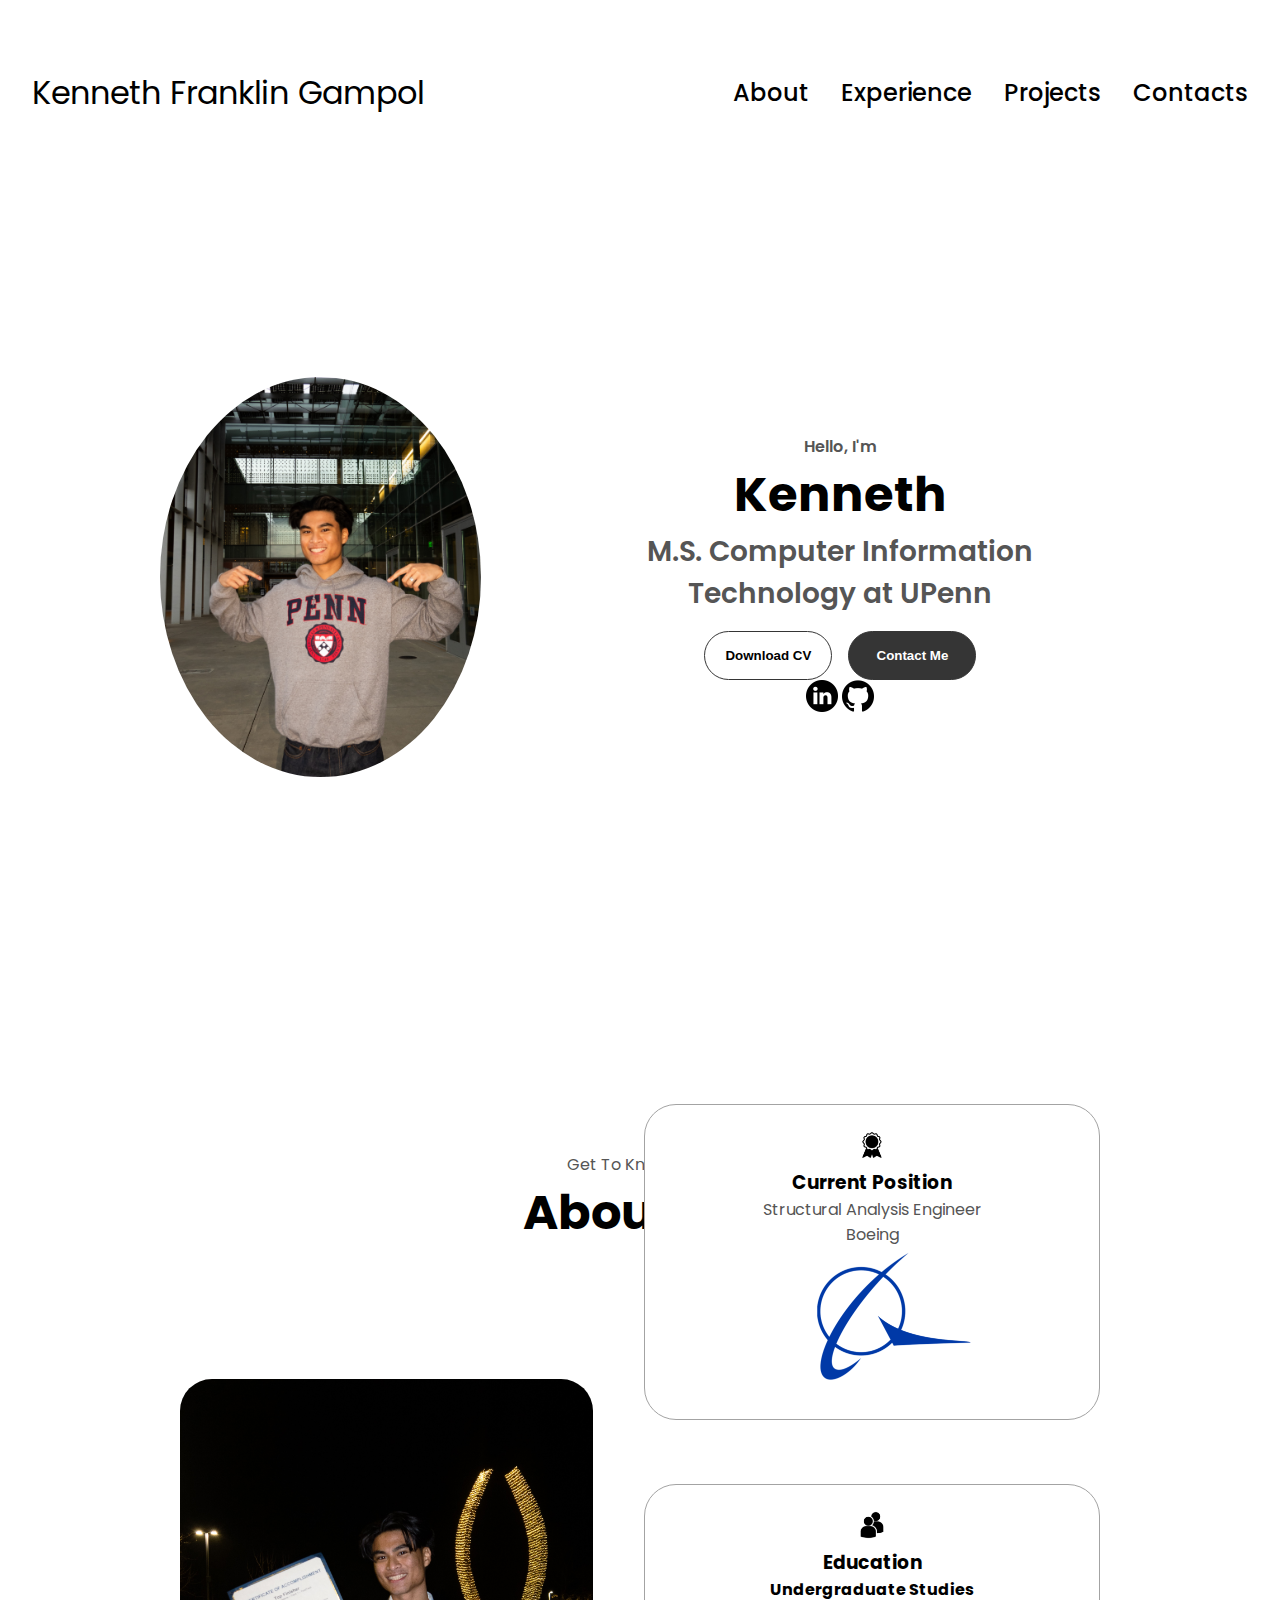
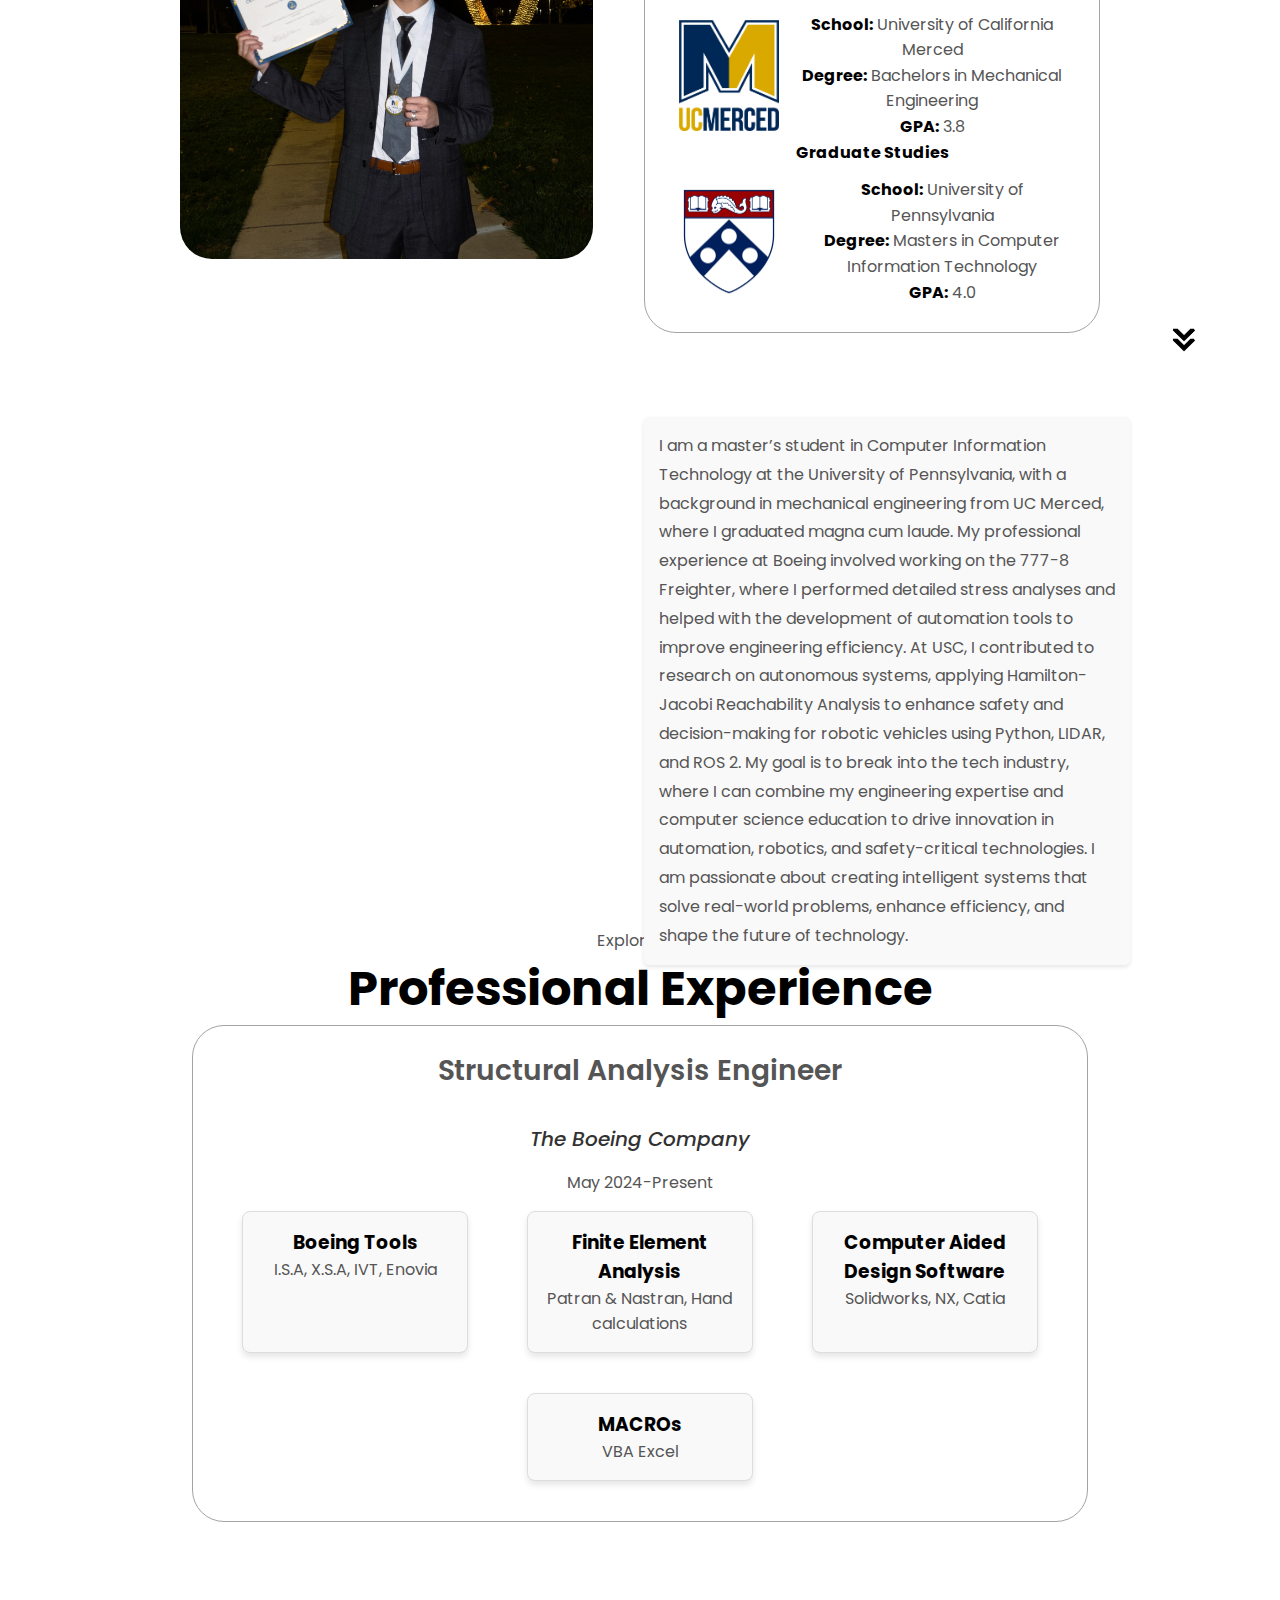
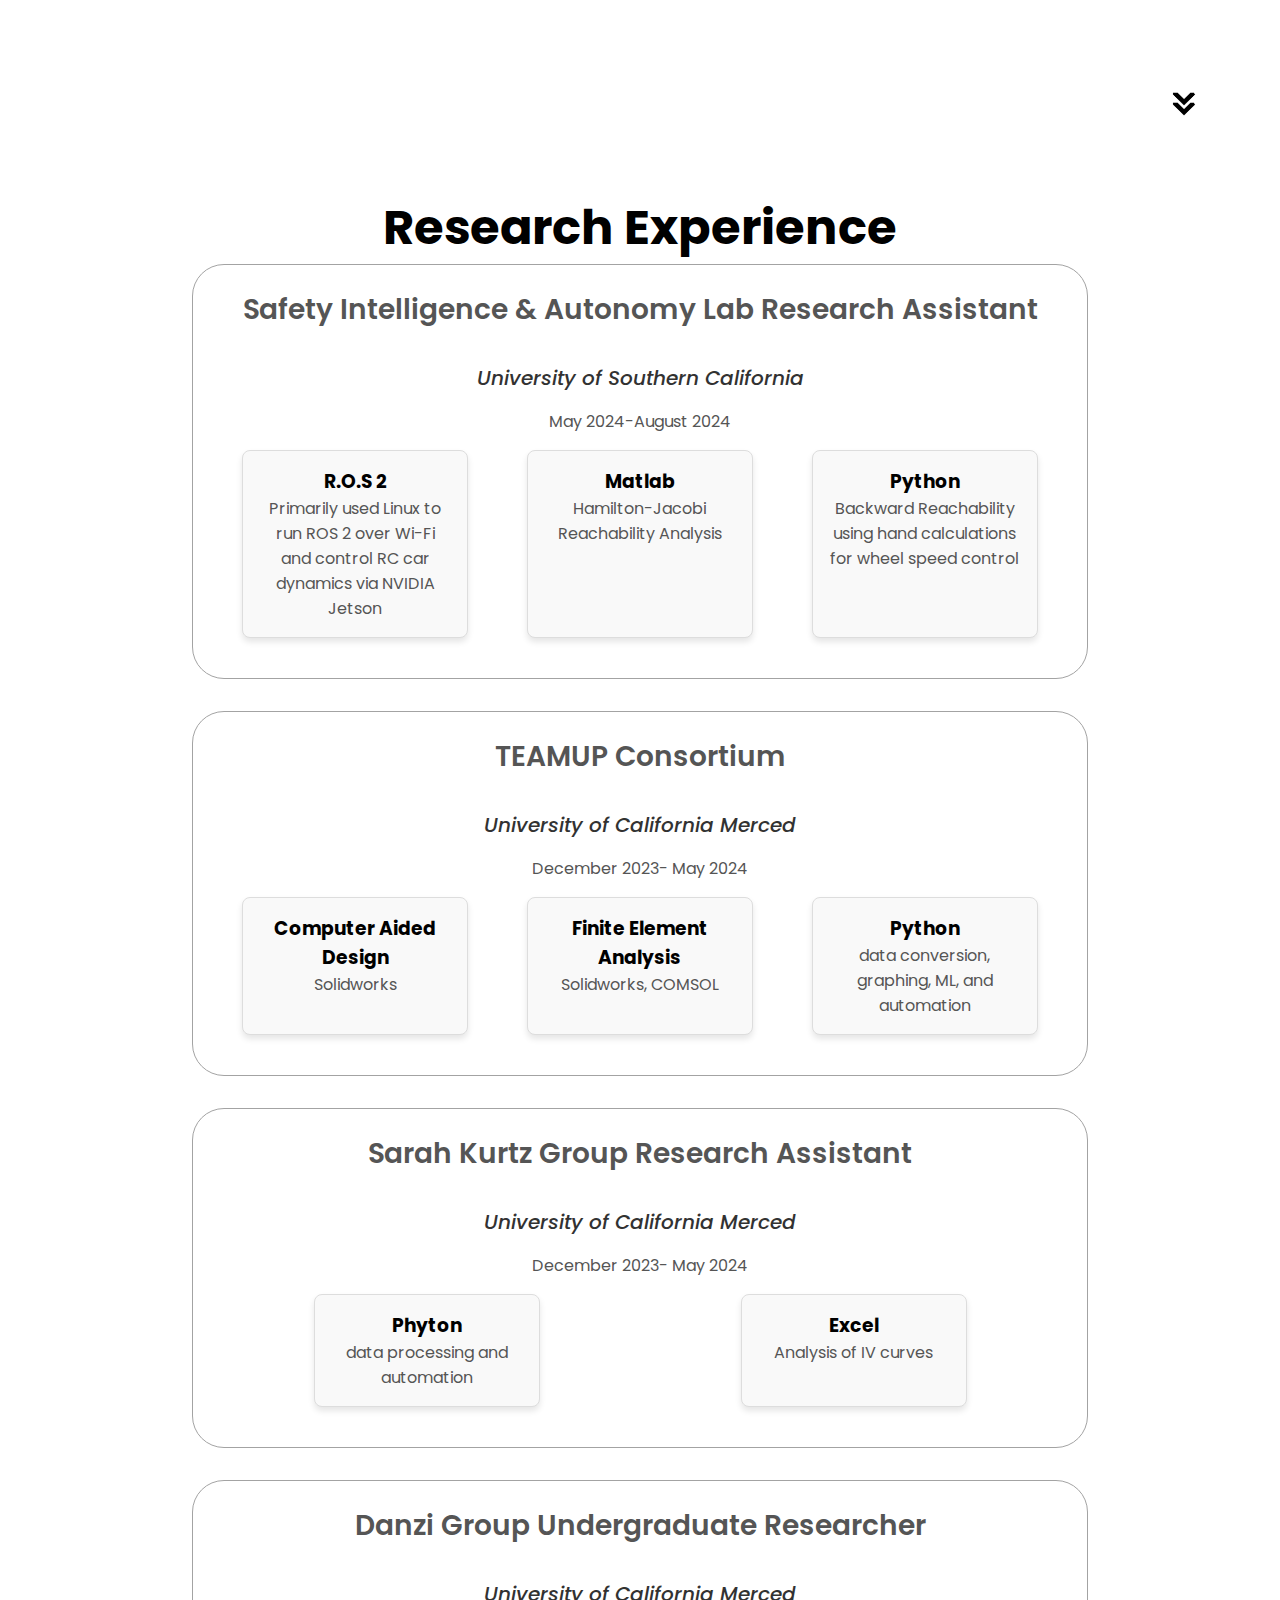
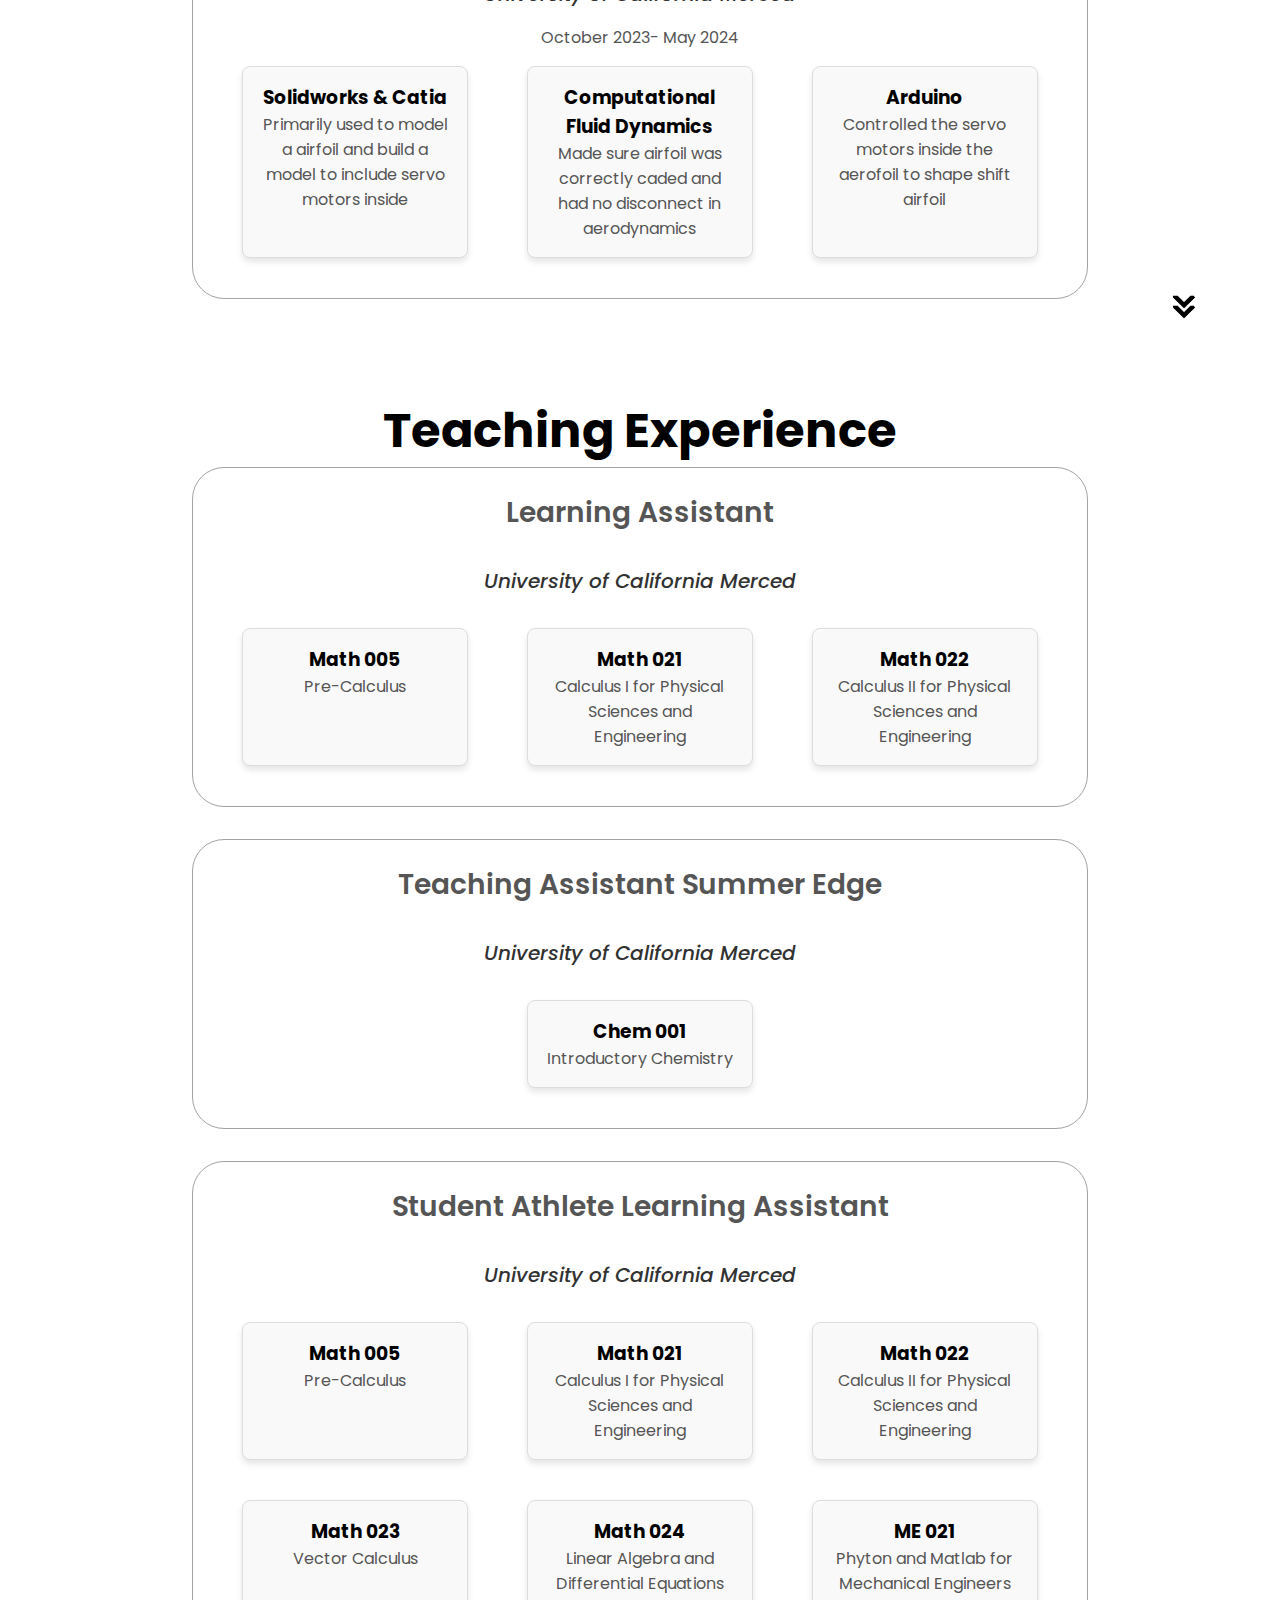
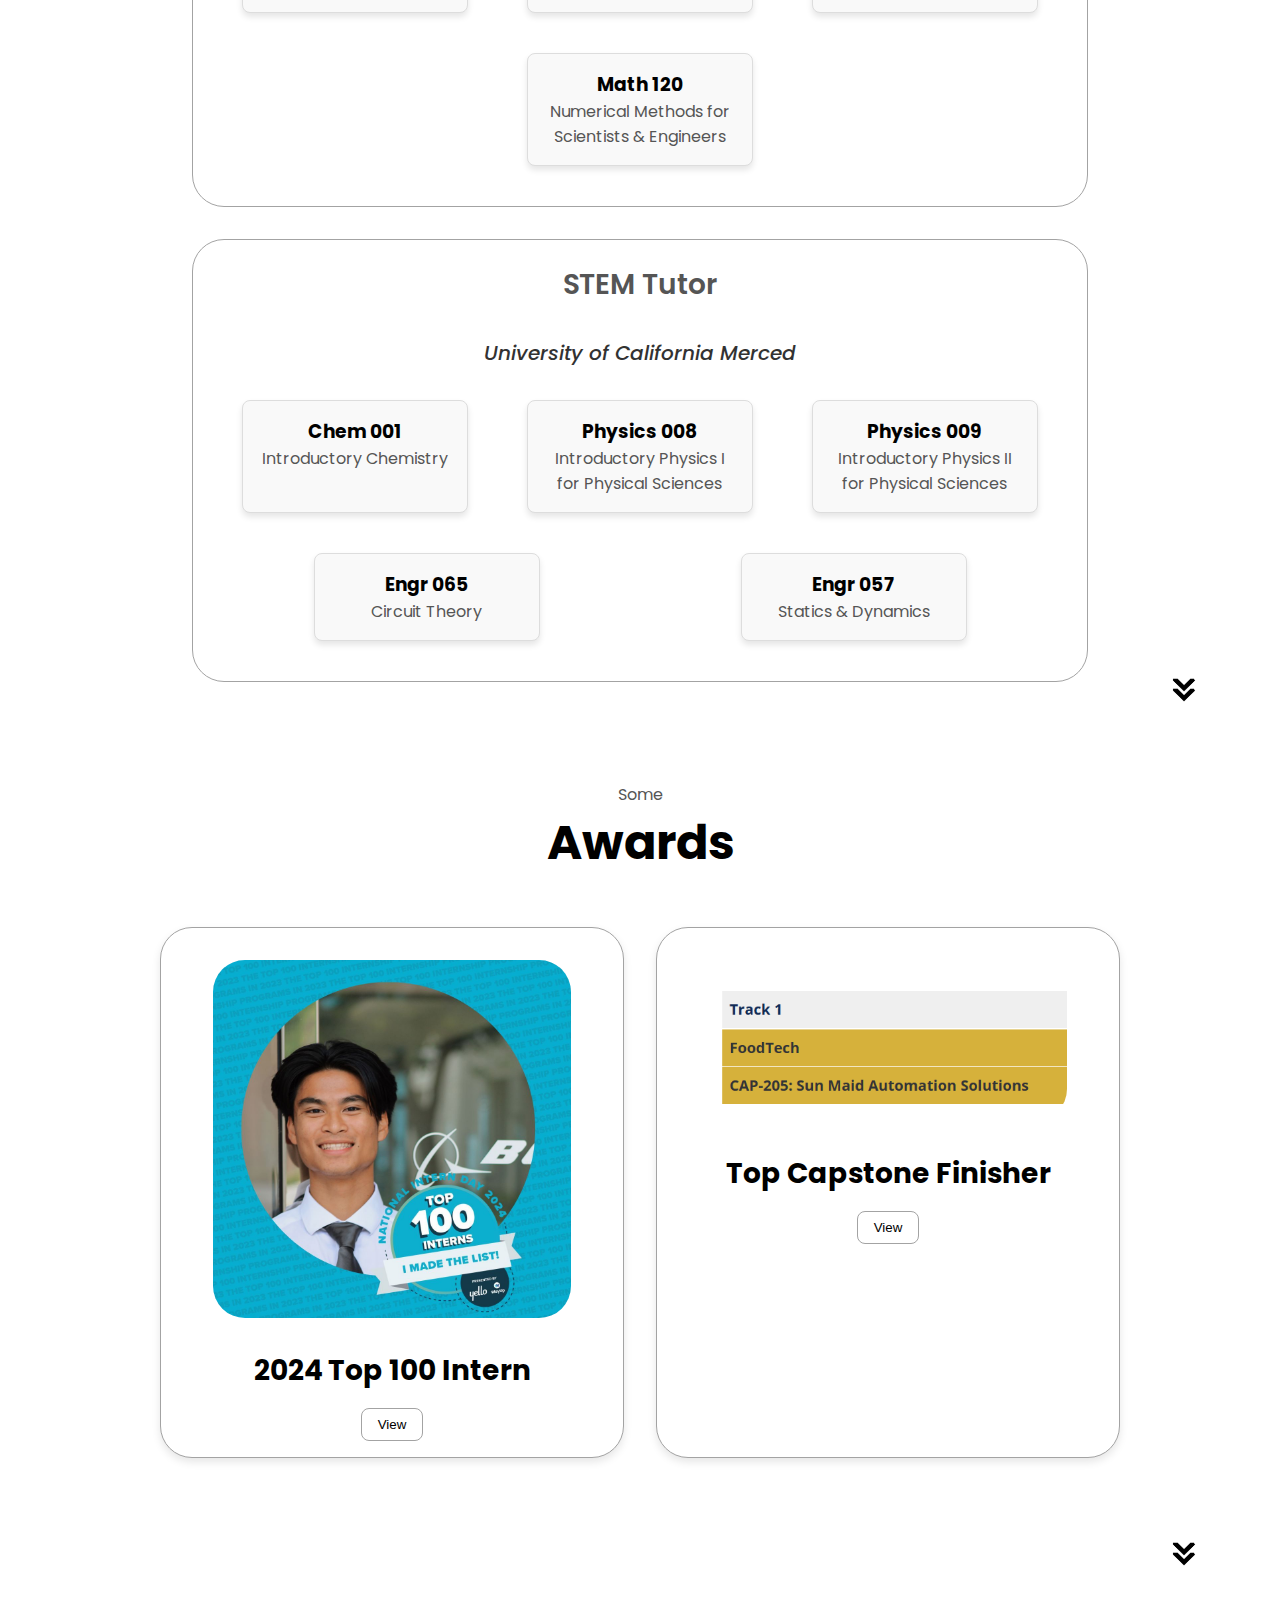
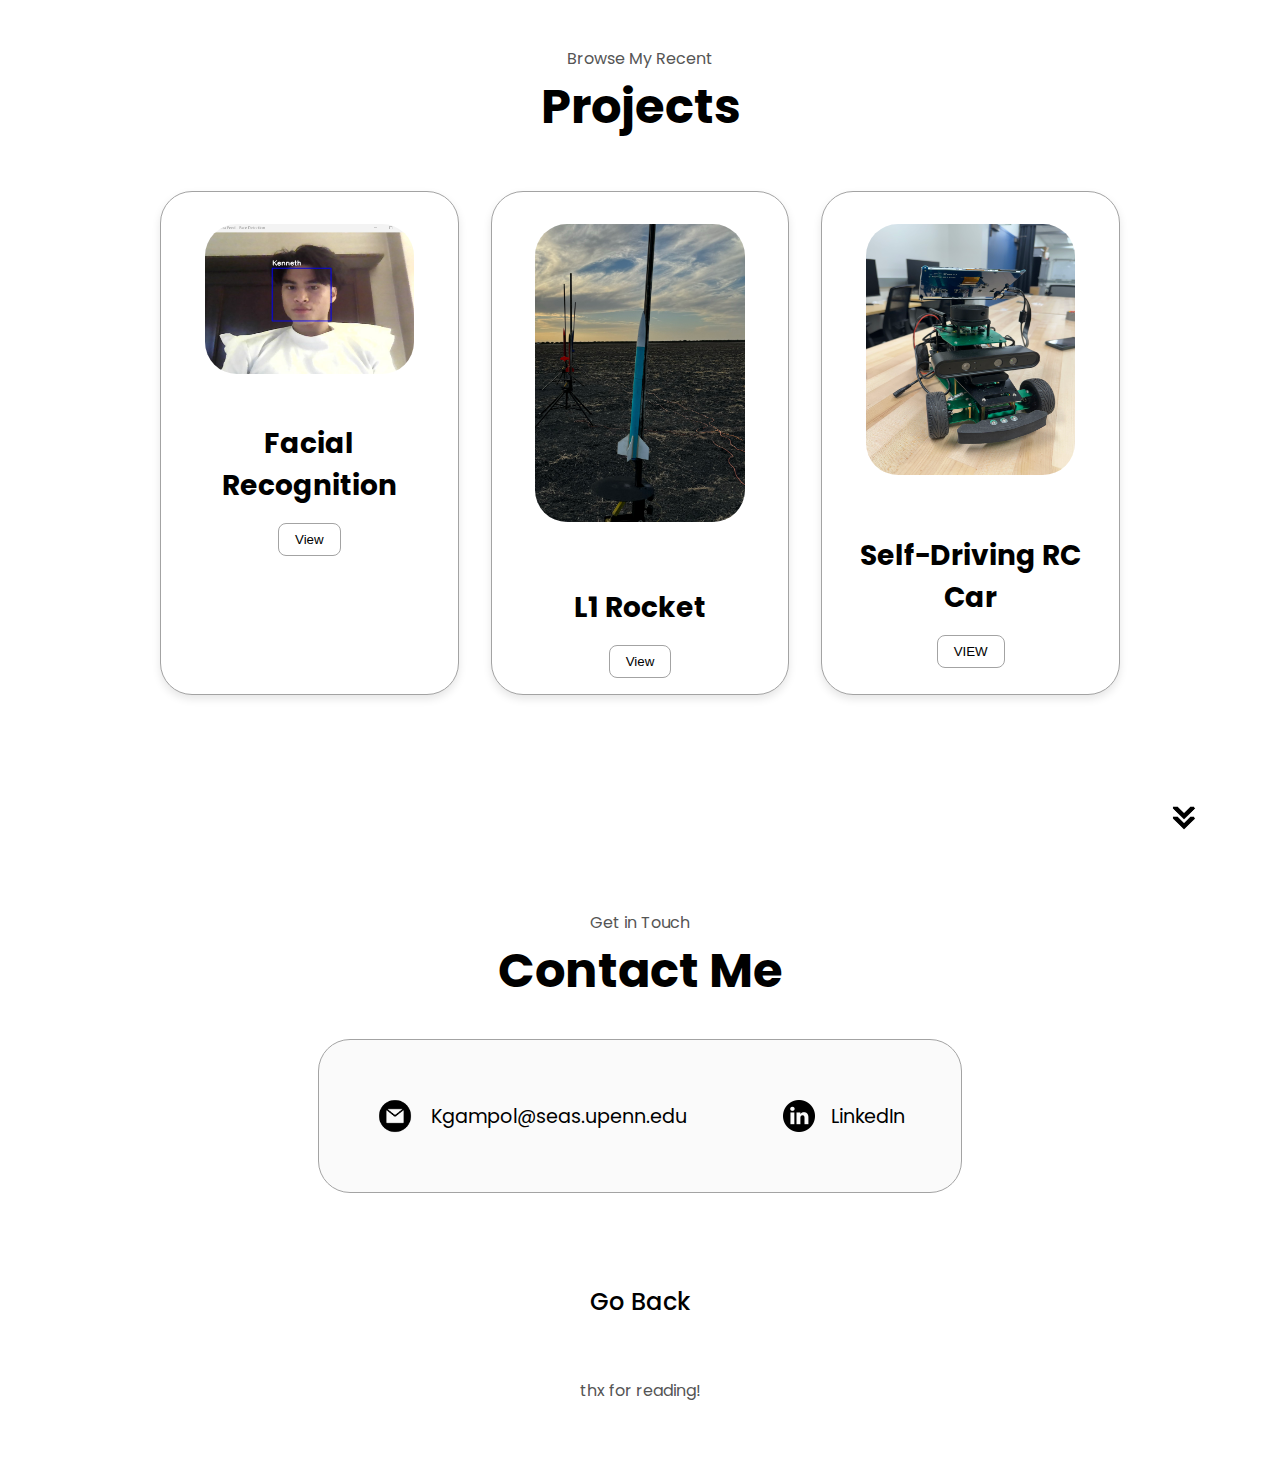
==== index.html @ 62dd103d "clone" ====
<!DOCTYPE html>
<html lang="en">
<head>
    <meta charset="UTF-8">
    <meta http-equiv="X-UA-Compatible" content="IE=edge" />
    <meta name="viewport" content="width=device-width, initial-scale=1.0">
    <title>My Portfolio</title>
    <link rel="stylesheet" href="style.css">
    <link rel="stylesheet" href="mediaqueries.css">
</head>
<body>
    <nav id="desktop-nav">
        <div class="logo">Kenneth Franklin Gampol</div>
        <div>
            <ul class="nav-links">
                <li><a href="#about">About</a></li>
                <li class="dropdown">
                    <a href="#experience">Experience</a>
                    <ul class="dropdown-menu">
                        <li><a href="#experience">Professional</a></li>
                        <li><a href="#research">Research</a></li>
                        <li><a href="#teaching">Teaching</a></li>
                        <li><a href="#awards">Awards</a></li>
                    </ul>
                </li>
                <li><a href="#projects">Projects</a></li>
                <li><a href="#contact">Contacts</a></li>
            </ul>
        </div>
    </nav>
</body>

    </nav>
    <nav id="hamburger-nav">
        <div class="logo">Kenneth Franklin Gampol</div>
        <div class="hamburger-menu">
            <div class="hamburger-icon" onclick="toggleMenu()">
            <span></span>
            <span></span>
            <span></span>
            </div>
            <div class="menu-links">
                <li><a href="#about" onclick="toggleMenu()">About</a></li>
                <li><a href="#experience" onclick="toggleMenu()">Experience</a></li>
                <li><a href="#projects" onclick="toggleMenu()">Projects</a></li>
                <li><a href="#contact" onclick="toggleMenu()">Contacts</a></li>
            </div>
        </div>
    </nav>
    <section id="profile">
        <div class="section__pic-container">
            <img src="./assets/upenn-ken1.jpg" alt="Ken profile picture" class="circle-img">
        </div>
        <div class="section__text">
            <p class="section__text__p1"> Hello, I'm </p>
            <h1 class="title"> Kenneth</h1>
            <p class="section__text__p2"> M.S. Computer Information Technology at UPenn</p>
            <div class="btn-container">
                <button 
                    class=" btn btn-color-2" 
                    onclick="window.open('./assets/MyCv.pdf')"
                    >Download CV
                </button>
                <button 
                    class=" btn btn-color-1" 
                    onclick="location.href='./#contact'"
                    >Contact Me
                </button>
            </div>
            <div id="socials-container">
                <img src="/assets/linkedin.png" alt="My LinkedIn profile"
                class="icon" onclick="location.href='https://www.linkedin.com/in/kennethgampol/' " 
                >
                <img src="/assets/github.png" alt="My github profile"
                class="icon" onclick="location.href='https://github.com/kgampol' " 
                >
            </div>
        </div>
    </section>
    <section id="about">
        <p class="section__text__p1"> Get To Know More</p>
        <h1 class="title"> About Me</h1>
        <div class="section-container">
            <div class="section__pic-container">
                <img 
                src="./assets/Ken-medal1.jpg" 
                alt="Profile Picture" 
                class="about-pic"
                >
            </div>
            <div class="about-details-container">
                <div class="about-containers">
                    <div class="details-container">
                        <img src="./assets/experience.png" alt="Experience icon" class="icon">
                        <h3>Current Position</h3>
                        
                        <p>Structural Analysis Engineer <br>Boeing</p>
                        <img src="./assets/Boeing_Emblem.png" alt="Boeing Logo" class="company-logo">
                    </div>
                    <div class="details-container">
                        <img src="./assets/education.png" alt="Education icon" class="icon">
                        <h3>Education</h3>
                        <div class="education-section">
                            <h4>Undergraduate Studies</h4>
                            <div class="education-details">
                                <img src="./assets/UCM_Logos_Primary.png" alt="UC Merced Logo" class="school-logo1">
                                <p>
                                    <strong>School:</strong> University of California Merced <br>
                                    <strong>Degree:</strong> Bachelors in Mechanical Engineering <br>
                                    <strong>GPA:</strong> 3.8
                                </p>
                            </div>
                        </div>
    
                        <!-- Graduate Section -->
                        <div class="education-section">
                            <h4>Graduate Studies</h4>
                            <div class="education-details">
                                <img src="./assets/pennlogo.png" alt="UPenn Logo" class="school-logo">
                                <p>
                                    <strong>School:</strong> University of Pennsylvania <br>
                                    <strong>Degree:</strong> Masters in Computer Information Technology <br>
                                    <strong>GPA:</strong> 4.0
                                </p>
                            </div>
                        </div>
                    </div>
                </div>
                <div class="about-paragraph-container">
                <p>I am a master’s student in Computer Information Technology at the University of Pennsylvania, with a background in mechanical engineering from UC Merced, where I graduated magna cum laude. My professional experience at Boeing involved working on the 777-8 Freighter, where I performed detailed stress analyses and helped with the development of automation tools to improve engineering efficiency. At USC, I contributed to research on autonomous systems, applying Hamilton-Jacobi Reachability Analysis to enhance safety and decision-making for robotic vehicles using Python, LIDAR, and ROS 2. My goal is to break into the tech industry, where I can combine my engineering expertise and computer science education to drive innovation in automation, robotics, and safety-critical technologies. I am passionate about creating intelligent systems that solve real-world problems, enhance efficiency, and shape the future of technology.</p>
                </div>
            </div>
        </div>
        <img src="./assets/arrow.png" alt="Arrow icon" class="icon arrow" onclick="location.href='./#experience'">
    </section>
 <!-- Structural Analysis Engineer Section -->
<section id="experience">
    <p class="section__text__p1">Explore My</p>
    <h1 class="title">Professional Experience</h1>
    <div class="details-container">
        <h2 class="experience-sub-title">Structural Analysis Engineer</h2>
        <p class="workplace">The Boeing Company</p>
        <p>May 2024-Present</p>
        <div class="article-container">
            <article>

                <div>
                    <h3>Boeing Tools</h3>
                    <p>I.S.A, X.S.A, IVT, Enovia</p>
                </div>
            </article>
            <article>

                <div>
                    <h3>Finite Element Analysis</h3>
                    <p>Patran & Nastran, Hand calculations</p>
                </div>
            </article>
            <article>

                <div>
                    <h3>Computer Aided Design Software</h3>
                    <p>Solidworks, NX, Catia</p>
                </div>
            </article>
            <article>

                <div>
                    <h3>MACROs</h3>
                    <p>VBA Excel</p>
                </div>
            </article>
        </div>
    </div>
    <img src="./assets/arrow.png" alt="Arrow icon" class="icon arrow" onclick="location.href='./#research'">
</section>

<!-- Research Sections -->
<section id="research">
    <h1 class="title">Research Experience</h1>

    <!-- Safety Intelligence & Autonomy Lab -->
    <div class="details-container">
        <h2 class="experience-sub-title">Safety Intelligence & Autonomy Lab Research Assistant</h2>
        <p class="workplace">University of Southern California</p>
        <p>May 2024-August 2024</p>
        <div class="article-container">
            <article>
                <div>
                    <h3>R.O.S 2</h3>
                    <p>Primarily used Linux to run ROS 2 over Wi-Fi and control RC car dynamics via NVIDIA Jetson</p>
                </div>
            </article>
            <article>
                <div>
                    <h3>Matlab</h3>
                    <p>Hamilton-Jacobi Reachability Analysis</p>
                </div>
            </article>
            <article>
                <div>
                    <h3>Python</h3>
                    <p>Backward Reachability using hand calculations for wheel speed control</p>
                </div>
            </article>
        </div>
    </div>
    <!-- team up -->
    <div class="details-container">
        <h2 class="experience-sub-title"> TEAMUP Consortium </h2>
        <p class="workplace">University of California Merced</p>
        <p> December 2023- May 2024</p>
        <div class="article-container">
            <article>
                <div>
                    <h3>Computer Aided Design</h3>
                    <p>Solidworks</p>
                </div>
            </article>
            <article>
                <div>
                    <h3>Finite Element Analysis</h3>
                    <p>Solidworks, COMSOL</p>
                </div>
            </article>
            <article>
                <div>
                    <h3>Python</h3>
                    <p>data conversion, graphing, ML, and automation</p>
                </div>
            </article>
        </div>
    </div>
    <!--  Sarah Kurtz Group Research Assistant  -->
    <div class="details-container">
        <h2 class="experience-sub-title">  Sarah Kurtz Group Research Assistant  </h2>
        <p class="workplace">University of California Merced</p>
        <p> December 2023- May 2024</p>
        <div class="article-container">
            <article>
                <div>
                    <h3>Phyton</h3>
                    <p>data processing and automation</p>
                </div>
            </article>
            <article>
                <div>
                    <h3>Excel</h3>
                    <p>Analysis of IV curves</p>
                </div>
            </article>

        </div>
    </div>
    <!--   Danzi Group Undergraduate Researcher   -->
    <div class="details-container">
        <h2 class="experience-sub-title"> Danzi Group Undergraduate Researcher </h2>
        <p class="workplace">University of California Merced</p>
        <p>  October 2023- May 2024</p>
        <div class="article-container">
            <article>
                <div>
                    <h3>Solidworks & Catia</h3>
                    <p>Primarily used to model a airfoil and build a model to include servo motors inside</p>
                </div>
            </article>
            <article>
                <div>
                    <h3>Computational Fluid Dynamics</h3>
                    <p>Made sure airfoil was correctly caded and had no disconnect in aerodynamics</p>
                </div>
            </article>
            <article>
                <div>
                    <h3>Arduino</h3>
                    <p>Controlled the servo motors inside the aerofoil to shape shift airfoil</p>
                </div>
            </article>
        </div>
    </div>
    <img src="./assets/arrow.png" alt="Arrow icon" class="icon arrow" onclick="location.href='./#teaching'">
</section>

<!-- Teaching Sections -->
<section id="teaching">
    <h1 class="title">Teaching Experience</h1>

    <!-- Learning Assistant -->
    <div class="details-container">
        <h2 class="experience-sub-title">Learning Assistant</h2>
        <p class="workplace">University of California Merced</p>
        <div class="article-container">
            <article>
                <div>
                    <h3>Math 005</h3>
                    <p>Pre-Calculus</p>
                </div>
            </article>
            <article>
                <div>
                    <h3>Math 021</h3>
                    <p> Calculus I for Physical Sciences and Engineering</p>
                </div>
            </article>
            <article>
                <div>
                    <h3>Math 022</h3>
                    <p> Calculus II for Physical Sciences and Engineering</p>
                </div>
            </article>
        </div>
    </div>
    <!-- Summer edge teaching Assistant -->
    <div class="details-container">
        <h2 class="experience-sub-title">Teaching Assistant Summer Edge</h2>
        <p class="workplace">University of California Merced</p>
        <div class="article-container">
            <article>
                <div>
                    <h3>Chem 001</h3>
                    <p>Introductory Chemistry</p>
                </div>
            </article>
        </div>
    </div>
    <!-- Student Athlete Learning Assistant -->
    <div class="details-container">
        <h2 class="experience-sub-title"> Student Athlete Learning Assistant</h2>
        <p class="workplace">University of California Merced</p>
        <div class="article-container">
            <article>
                <div>
                    <h3>Math 005</h3>
                    <p>Pre-Calculus</p>
                </div>
            </article>
            <article>
                <div>
                    <h3>Math 021</h3>
                    <p>Calculus I for Physical Sciences and Engineering</p>
                </div>
            </article>
            <article>
                <div>
                    <h3>Math 022</h3>
                    <p>Calculus II for Physical Sciences and Engineering</p>
                </div>
            </article>
            <article>
                <div>
                    <h3>Math 023</h3>
                    <p>Vector Calculus</p>
                </div>
            </article>
            <article>
                <div>
                    <h3>Math 024</h3>
                    <p>Linear Algebra and Differential Equations</p>
                </div>
            </article>
            <article>
                <div>
                    <h3>ME 021</h3>
                    <p>Phyton and Matlab for Mechanical Engineers</p>
                </div>
            </article>
            <article>
                <div>
                    <h3>Math 120</h3>
                    <p>Numerical Methods for Scientists & Engineers</p>
                </div>
            </article>
        </div>
    </div>
    <!-- Stem Tutor -->
    <div class="details-container">
        <h2 class="experience-sub-title">STEM Tutor</h2>
        <p class="workplace">University of California Merced</p>
        <div class="article-container">
            <article>
                <div>
                    <h3>Chem 001</h3>
                    <p>Introductory Chemistry</p>
                </div>
            </article>
            <article>
                <div>
                    <h3>Physics 008</h3>
                    <p>Introductory Physics I for Physical Sciences</p>
                </div>
            </article>
            <article>
                <div>
                    <h3>Physics 009</h3>
                    <p>Introductory Physics II for Physical Sciences</p>
                </div>
            </article>
            <article>
                <div>
                    <h3>Engr 065</h3>
                    <p>Circuit Theory</p>
                </div>
            </article>
            <article>
                <div>
                    <h3>Engr 057</h3>
                    <p>Statics & Dynamics</p>
                </div>
            </article>
    </div>
    <img src="./assets/arrow.png" alt="Arrow icon" class="icon arrow" onclick="location.href='./#awa'">
</section>
<section id="awards">
    <p class="section__text__p1">Some</p>
    <h1 class="title">Awards</h1>
    <div class="experience-details-container">
        <div class="about-containers">
        <div class="details-container color-container">
            <div class="article-container">
                <img src="./assets/top100.jpg" alt="award 1" class="award-img">
            </div>
            <h2 class="experience-sub-title project-title">2024 Top 100 Intern</h2>
            <div class="btn-container">
                <button class="btn-color-2 award-btn" onclick="location.href='https://www.nationalinternday.com/2024-top-100-interns'">
                    View
                </button>
            </div>
           
            </div>
        <div class="details-container color-container">
            <div class="article-container">
                <img src="./assets/win.png" alt="award 2" class="award-img">
            </div>
            <h2 class="experience-sub-title project-title"> Top Capstone Finisher</h2>
            <div class="btn-container">
                <button class="btn-color-2 award-btn" onclick="location.href='https://i2g.ucmerced.edu/'">
                    View
                </button>
            </div>

            </div>
        </div>
        <img src="./assets/arrow.png" alt="Arrow icon" class="icon arrow" onclick="location.href='./#projects'">
    </div>
</section>
<section id="projects">
    <p class="section__text__p1">Browse My Recent</p>
    <h1 class="title">Projects</h1>
    <div class="experience-details-container">
        <div class="about-containers">
        
        <div class="details-container color-container">
            <div class="article-container">
                <img src="./assets/f1.jpg" alt="Project 2" class="project-img">
            </div>
            <h2 class="experience-sub-title project-title">Facial Recognition</h2>
            <div class="btn-container">
                <button class="btn-color-2 award-btn" onclick="location.href='project.html?project=facial-recognition'">
                   View
                </button>
                
                </div>

            </div>
        <div class="details-container color-container">
            <div class="article-container">
                <img src="./assets/L1rocket.jpg" alt="Project 3" class="project-img">
            </div>
            <h2 class="experience-sub-title project-title">L1 Rocket</h2>
            <div class="btn-container">
                <button class="btn-color-2 award-btn" onclick="location.href='project.html?project=mach-rocket'">
                    View
                </button>
                </div>

            </div> 
            <div class="details-container color-container">
                <div class="article-container">
                    <img src="./assets/ros2car.jpg" alt="Project 1" class="project-img">
                </div>
                <h2 class="experience-sub-title project-title">Self-Driving RC Car</h2>
                <div class="btn-container">
                    <button class="btn-color-2 award-btn" onclick="location.href='project.html?project=rc-car'">
                        VIEW
                    </button>
                    </div>
    
                </div>
        </div>
        </div>
        <img src="./assets/arrow.png" alt="Arrow icon" class="icon arrow" onclick="location.href='./#contact'">
    </div>
</section>

<section id="contact">
    <p class="section__text__p1">Get in Touch</p>
    <h1 class="title"> Contact Me</h1>
    <div class="contact-info-upper-container">
    <div class="contact-info-container">
        <img src="./assets/email.png" alt="Email icon" class="icon contact-icon email-icon">
        <p><a href="mailto:kgampol@seas.upenn.edu">Kgampol@seas.upenn.edu</a></p>

    </div>
    <div class="contact-info-container">
        <img src="./assets/linkedin.png" alt="LinkedIn icon" class="icon contact-icon">
        <p><a href="https://www.linkedin.com/in/kennethgampol/">LinkedIn</a></p>

    </div>
    <div>

</section>
<footer>
    <nav><div class="nav-links-container linky">
        <ul class="nav-links">
            <li><a href="#about">Go Back</a></li>
        </ul>
    </div></nav>
    <p>thx for reading!</p>
</footer>
    <script src="script.js"></script>
</body>
</html>
---- style.css ----
/* General Style */

@import url('https://fonts.googleapis.com/css2?family=Poppins:wght@300;400;500;600&display=swap');

* {
    margin: 0;
    padding: 0;
}

body {
    font-family: "Poppins", sans-serif;
}

html {
    scroll-behavior: smooth;
}

p{
    color: rgb(85,85,85);
}
/* Transition */

a, 
.btn {
    transition: all 300ms ease;
}
/* Desktop NAV */

/* General Navigation Styles */
#desktop-nav {
    display: flex;
    justify-content: space-between;
    align-items: center;
    background-color: white;
    padding: 1rem 2rem;
}

.nav-links {
    list-style: none;
    display: flex;
    gap: 1.5rem;
}

.nav-links li {
    position: relative; /* Required for dropdown positioning */
}

.nav-links a {
    text-decoration: none;
    color: black;
    font-weight: 500;
    transition: color 0.3s ease;
}

.nav-links a:hover {
    color: grey;
}

/* Dropdown Styles */
.dropdown-menu {
    display: block; /* Always part of the DOM */
    position: absolute;
    top: 100%; /* Align below the parent <li> */
    left: 0;
    background-color: white;
    list-style: none;
    padding: 0.5rem 0;
    box-shadow: 0 4px 6px rgba(0, 0, 0, 0.1); /* Optional shadow for aesthetics */
    border-radius: 0.5rem;
    z-index: 10; /* Ensure it appears on top */
    opacity: 0; /* Initially hidden */
    visibility: hidden; /* Hidden from view */
    transform: translateY(-10px); /* Slight upward position for animation */
    transition: opacity 0.3s ease, transform 0.3s ease, visibility 0.3s ease;
}

.dropdown-menu li {
    padding: 0.5rem 1rem;
    white-space: nowrap;
}

.dropdown-menu li a {
    text-decoration: none;
    color: black;
    display: block;
    transition: background-color 0.3s ease, color 0.3s ease;
}

.dropdown-menu li a:hover {
    background-color: #f0f0f0;
    color: grey;
}

/* Show dropdown on hover with animation */
.dropdown:hover .dropdown-menu {
    opacity: 1; /* Make it visible */
    visibility: visible; /* Ensure it's visible */
    transform: translateY(0); /* Move into position */
}

nav,
 .nav-links{
    display: flex;
}
nav{
    justify-content: space-around;
    align-items: center;
    height: 17vh;
}
.nav-links{
    gap: 2rem;
    list-style: none;
    font-size: 1.5rem;
}

a {
    color: black;
    text-decoration: none;
    text-decoration-color: white;
}

a:hover {
    color: grey;
    text-decoration: underline;
    text-underline-offset: 1rem;
    text-decoration-color: regv(181,181,181);

}

.logo{
    font-size: 2rem;
}
.logo:hover{
    cursor: default;
}

/* Hamburger menu */

#hamburger-nav{
    display: none;
}

.hamburger-menu{
    position: relative;
    display: inline-block;
}

.hamburger-icon{
    display: flex;
    flex-direction: column;
    justify-content: space-between;
    height: 24px;
    width: 30px;
    cursor: pointer;
}

.hamburger-icon span{
    width: 100%;
    height: 2px;
    background-color: black;
    transition: all 0.3 ease-in-out;
}

.menu-links{
    position: absolute;
    top: 100%;
    right: 0;
    background-color: white;
    width: fit-content;
    max-height: 0;
    overflow: hidden;
    transition: all 0.3 ease-in-out;
}
.menu-links a{
    display: block;
    padding: 10px;
    text-align: center;
    font-size: 1.5rem;
    color: black;
    text-decoration: none;
    transition: all 0.3 ease-in-out;
}

.menu-links li{
    list-style: none;
}

.menu-links.open {
    max-height: 300px;
}

.hamburger-icon.open span:first-child {
    transform: rotate(45deg) translate(10px, 5px);
}

.hamburger-icon.open span:nth-child(2) {
    opacity: 0;
}

.hamburger-icon.open span:last-child {
    transform: rotate(-45deg) translate(10px, -5px);
}
.hamburger-icon span:first-child{
    transform: none;
}
.hamburger-icon span:first-child{
   opacity: 1;
}
.hamburger-icon span:first-child{
    transform: none;
}

/* Sections */
section {
    padding-top: 4vh;
    height: 96vh;
    margin: 0 10rem;
    box-sizing: border-box;
    min-height: fit-content;
}
.section-container{
    display: flex;
}

.details-container p strong {
    font-weight: bold;
    color: #000000; /* Adjust color as needed */
}
.company-logo {
    width: 250px; /* Set a consistent width for the logo */
    height: auto; /* Maintain aspect ratio */
}
.education-details {
    display: flex;
    align-items: center; /* Vertically aligns logo and text */
    margin-top: 10px;
    line-height: 1.6;
}

.school-logo1 {
    width: 100px; /* Adjust the size of the logo */
    height: auto; /* Maintain aspect ratio */
    margin-right: 10px; /* Spacing between logo and text */
    margin-left: 10px;
}
.school-logo {
    width: 200px; /* Adjust the size of the logo */
    height: auto; /* Maintain aspect ratio */
    margin-right: -20px; /* Spacing between logo and text */
    margin-left: -40px;
}

.about-paragraph-container {
    display: block; /* Ensure it takes full width and behaves as a block element */
    width: 100%; /* Allow the container to take full width */
     /* Optional: Restrict the paragraph's maximum width */
    padding: 15px; /* Add padding for inner spacing */
    line-height: 1.8; /* Improve readability */
    background-color: #f9f9f9; /* Optional: Add a background color */
    border-radius: 5px; /* Optional: Add rounded corners */
    box-shadow: 0 2px 4px rgba(0, 0, 0, 0.1); /* Optional: Add a subtle shadow */
    margin: 20px auto; /* Center the container and add space above/below */
    position: relative; /* Ensure it stays in the document flow */
    z-index: 1; /* Avoid overlap with other elements */
    clear: both; /* Ensure it doesn't interact with floated elements */
}


.education-details p {
    margin: 0; /* Remove default margin for better alignment */
}
#about {
    margin-bottom: 100px; /* Add spacing between the 'About' and 'Experience' sections */
    margin-top: 200px;
}

/* Profile */
#profile {
    display: flex;
    justify-content: center;
    gap: 5rem;
    height: 80vh;
    
}



.section__pic-container {
    display: flex;
    height: 400px;
    width: 400px;
    margin: auto 0;
}


.section__text {
    align-self: center;
    text-align: center;
}

.section__text p{
    font-weight: 600;
}

.section__text__p1 {
    text-align: center;
}
.section__text__p2 {
    font-size: 1.75rem;
    margin-bottom: 1rem;
}

.title{
    font-size: 3rem;
    text-align: center;
    margin-top: 0;
}

#social-container{
    display: flex;
    justify-content: center;
    margin-top: 1rem;
    gap: 1rem;
}

/* Icons */

.icon{
    cursor:pointer;
    height: 2rem;
}

/*Buttons */

.btn-container {
    display: flex;
    justify-content: center;
    gap: 1rem;
}
.btn {
    font-weight: 600;
    transition: all 300ms ease;
    padding: 1rem;
    width: 8rem;
    border-radius: 2rem;
}
.btn-color-1, .btn-color-2 {
    border: rgb(53,53,53) 0.1rem solid;
}
.btn-color-1, .btn-color-2:hover {
    background: rgb(53,53,53);
    color: white;
}

.btn-color-1:hover {
    background: rgb(0,0,0);
}
.btn-color-2 {
    background:none;

}
.btn-color-2:hover {
    background: rgb(255,255,255) 0.1rem solid;
}
.btn-container {
    gap: 1rem;
}

/* ABOUT Section */
#about {
    position: relative;
}

.about-containers {
    gap: 2rem;
    margin-bottom: 2rem;
    margin-top: 2rem;
}

.about-details-container {
    justify-content: center;
    flex-direction: column;
    margin-top: 500px;

}

.about-containers, .about-details-container {
    display: flex;
}
#about {
    display: flex; /* Flexbox layout for alignment */
    flex-direction: column; /* Stack items vertically */
    gap: 0px; /* Add spacing between elements */
    padding: 20px; /* Add inner spacing */
    margin-bottom: 200px; /* Ensure space below this section */
}



.about-pic {
    border-radius: 2rem; /* Keeps rounded corners */
    width: 30rem; /* Fixed width */
    height: 30rem; /* Fixed height */
    object-fit: cover; /* Ensures the image fills its container properly without distortion */
    margin: 0 auto; /* Centers the image horizontally */
    display: block; /* Ensures the image behaves like a block element */
    position: relative; /* Allows positioning adjustments */
    top: 0px; /* Moves the image up by 20px */
}
.circle-img {
    width: 100%; /* Ensure it fills the container */
    height: 100%; /* Ensure it fills the container */
    border-radius: 50%; /* Makes the image a circle */
    object-fit: cover; /* Ensures the image scales properly without distortion */
}


.arrow {
    position: absolute;
    right: -5rem;
    bottom: 2.5rem;
}
.details-container {
    padding: 1.5rem;
    flex: 1;
    background: white;
    border-radius: 2rem;
    border: rgb(53,53,53) 0.1rem solid;
    border-color: rgb(163,163,163);
    text-align: center;
}

.section-container {
    gap: 4rem;
    height: 80%;
}

.section__pic-container {
    height: 400px;
    width: 400px;
    margin: auto 0;
}

/* Experience */
#experience {
    position: relative;
    padding: 2rem; /* Add padding for better spacing */
    margin-top: 500px;
}
.arrow {
    position: absolute;
    right: -5rem;
    bottom: 2.5rem;
}

.experience-sub-title {
    color: rgb(85, 85, 85);
    font-weight: 600;
    font-size: 1.75rem;
    margin-bottom: 2rem;
    text-align: center; /* Center-align for better readability */
}

.experience-details-container {
    display: flex;
    justify-content: center;
    flex-direction: column;
    gap: 1.5rem; /* Add spacing between experience sections */
}

.article-container {
    display: flex;
    flex-wrap: wrap; /* Allow items to wrap on smaller screens */
    gap: 2.5rem; /* Space between items */
    justify-content: space-around; /* Distribute items evenly */
    text-align: initial;
    width: 100%; /* Occupy full width of parent */
    max-width: 1200px; /* Limit maximum width for larger screens */
    margin: 0 auto; /* Center the container on the page */
    padding: 1rem; /* Add some inner spacing */
    box-sizing: border-box; /* Include padding in width calculation */
}

article {
    display: flex;
    flex-direction: column; /* Stack content vertically */
    align-items: center; /* Center-align content */
    width: 12rem; /* Slightly increase width for balance */
    gap: 0.5rem;
    text-align: center; /* Center-align text within articles */
    padding: 1rem;
    background-color: #f9f9f9; /* Add light background for better visibility */
    border: 1px solid #ddd; /* Add border for separation */
    border-radius: 0.5rem; /* Round corners */
    box-shadow: 0 4px 6px rgba(0, 0, 0, 0.1); /* Add subtle shadow */
    transition: transform 0.3s ease; /* Add hover effect */
}

/* Align icon next to h3 */
article .icon + div h3 {
    display: flex;
    align-items: center; /* Vertically align icon and text */
    gap: 0.75rem; /* Space between icon and text */
}

/* Workplace/School Names Formatting */
h9, .workplace {
    font-size: 1.25rem; /* Slightly larger than normal text */
    font-weight: 500; /* Medium weight to stand out */
    color: rgb(50, 50, 50); /* Darker color for emphasis */
    margin-bottom: 1rem; /* Add spacing below the workplace */
    text-align: center; /* Center-align workplace text */
    font-style: italic; /* Optional: Add italics for a distinct look */
}

/* Responsiveness */
@media (max-width: 768px) {
    h9, .workplace {
        font-size: 1.15rem; /* Slightly smaller for tablets */
    }
}

@media (max-width: 480px) {
    h9, .workplace {
        font-size: 1rem; /* Smaller size for mobile */
        margin-bottom: 0.5rem; /* Reduce margin */
    }
}

article:hover {
    transform: scale(1.05); /* Slightly enlarge on hover */
}

article .icon {
    cursor: inherit;
    width: 2rem; /* Adjust icon size */
    height: 2rem;
    margin-bottom: 0.5rem;
}

/* Media Query for Tablets (768px and smaller) */
@media (max-width: 768px) {
    .article-container {
        flex-direction: column; /* Stack articles vertically */
        gap: 1.5rem; /* Reduce gap */
        justify-content: center; /* Center content */
    }

    article {
        width: 90%; /* Make articles take most of the screen width */
        margin: auto; /* Center-align articles */
    }

    .experience-sub-title {
        font-size: 1.5rem; /* Adjust font size */
    }
}

/* Media Query for Mobile (480px and smaller) */
@media (max-width: 480px) {
    .experience-details-container {
        gap: 1rem; /* Reduce gap further for smaller screens */
    }

    article {
        width: 100%; /* Use full width */
        padding: 0.75rem; /* Reduce padding */
        gap: 0.4rem; /* Adjust gap between elements */
    }

    .experience-sub-title {
        font-size: 1.25rem; /* Smaller title size for small screens */
        margin-bottom: 1rem; /* Adjust spacing */
    }

    article .icon {
        width: 1.5rem; /* Reduce icon size */
        height: 1.5rem;
    }
}
/* Research */
#research {
    position: relative;
    padding: 2rem; /* Add padding for better spacing */
    
}
.details-container {
    margin-bottom: 2rem; /* Adds spacing between each teaching experience */
}
.arrow {
    position: absolute;
    right: -5rem;
    bottom: 2.5rem;
}
/* teaching */
#teaching {
    position: relative;
    padding: 2rem; /* Add padding for better spacing */
}
.arrow {
    position: absolute;
    right: -5rem;
    bottom: 2.5rem;
}


/* Projects */
#projects{
    position: relative;
}
.color-container{
    border-color: rgb(163,163,163);
    background: rgb(255,255,255);
}
.project-img{
    border-radius: 2rem;
    width: 90%;
    height: 90%;
}
.project-title {
    margin: 1rem;
    color: black;
}
.project-btn{
    color: black;
    border-color: rgb(163,163,163);
}
/* awards */
#awards {
    position: relative;
}

.color-container {
    border-color: rgb(163, 163, 163);
    background: rgb(255, 255, 255);
    border-radius: 2rem;
    padding: 1rem;
    box-shadow: 0 4px 8px rgba(0, 0, 0, 0.1);
    display: flex; /* Use flexbox for layout */
    flex-direction: column; /* Stack items vertically */
    align-items: center; /* Center items horizontally */
    margin: 1rem auto; /* Add spacing between items */
}

.award-img {
    border-radius: 2rem;
    width: 90%;
    height: auto; /* Maintain aspect ratio */
    object-fit: cover;
}

.experience-sub-title.project-title {
    margin: 1rem 0;
    color: black;
    font-weight: bold;
    text-align: center;
}

.btn-color-2.award-btn {
    color: black;
    border-color: rgb(163, 163, 163);
    background: transparent;
    padding: 0.5rem 1rem;
    border-radius: 0.5rem;
    cursor: pointer;
    transition: background-color 0.3s ease, color 0.3s ease;
}

.btn-color-2.award-btn:hover {
    background: rgb(163, 163, 163);
    color: white;
}

/* Mobile Responsiveness */
@media (max-width: 768px) {
    #awards {
        padding: 1rem;
    }

    .experience-details-container {
        display: flex;
        flex-direction: column; /* Stack items vertically */
        gap: 1.5rem; /* Add spacing between containers */
    }

    .color-container {
        width: 100%; /* Full width on mobile */
        margin: 0 auto; /* Center container */
    }

    .award-img {
        width: 100%; /* Full width of the container */
        height: auto; /* Maintain aspect ratio */
    }
}

/* contact */
#contact{
    display: flex;
    justify-self: center;
    flex-direction: column;
    height: 30vh;
}
.contact-info-upper-container{
    display: flex;
    justify-content: center;
    border-radius: 2rem;
    border: rgb(53,53,53) 0.1rem solid;
    border-color: rgb(163, 163, 163);
    background: rgb(250, 250, 250);
    margin: 2rem auto;
    padding: 0.5rem;


}
.contact-info-container{
    display: flex;
    align-items: center;
    justify-content: center;
    gap: 1rem;
    margin: 3rem;
}
.contact-info-container p{
    font-size: larger;
}
.contact-icon {
    cursor: default;

}
.email-icon{
    height: 2.5rem;
}
/* footer */
footer{
    height: 26vh;
    margin: 0 1rem;
}
footer p{
    height:0vh;
    text-align: center;
}

/* try */
---- mediaqueries.css ----
@media screen and (max-width: 1400px) {
   #profile{
    height: 83vh;
    margin-bottom: 6rem;
   }
   .about-containers{
    flex-wrap: wrap;
   }
}


@media screen and (max-width: 1200px) {
    #desktop-nav {
        display: none;
    }
    #hamburger-nav{
        display: flex;
    }
    #experience,.experience-details-container{
        margin-top: 2rem;
    }
    #profile, .section-container{
        display:block;        
    }
    .arrow{
        display: none;
    }
    section, .section-container{
        height: fit-content;
    }
    section{
        margin: 0 5%;
    }
    .section__pic-container{
        width: 275px;
        height: 275px;
        margin: 0 auto 2rem;

    }
    .about-containers{
        margin-top: 0;

    }
}
@media screen and (max-width: 600px) {
   #contact, footer{
    height: 40vh;
   }
   #profile{
    height: 83vh;
    margin-bottom: 0;
   }
   article{
    font-size: 1rem;
   }
   footer nav{
    height: fit-content;
    margin-bottom: 2rem;
   }
   .about-containers, .contact-info-upper-container, .btn-container, .article-container{
    flex-wrap: wrap;

   }
   .contact-info-container{
    margin: 0;
   }
   .contact-info-container p, .na-links li a {
    font-size: 1rem;
   }
   .experience-subtitle{
    font-size: 1.25rem;
    
   }
   .logo{
    font-size: 1.5rem;
   }
   .nav-links{
    flex-direction: column;
    gap: 0.5rem;
    text-align: center;
   }
   .section__pic-container{
    width: auto;
    height: 70vw;
    justify-content: center;
   }
   .about-pic{
    width: auto;
    height: 70vw;
    justify-content: center;

   }
   .title{
    font-size: 2rem;
   }
   .text-container{
    text-align: justify;
   }
   .section__text__p2 {
    font-size: 1.25rem;
    
 }
 @media (max-width: 768px) {
    .article-container {
        flex-direction: column; /* Stack items vertically */
        gap: 1.5rem; /* Reduce the gap for smaller screens */
        padding: 0.5rem; /* Reduce padding */
        width: 95%; /* Slightly smaller width for better centering */
        margin: 0 auto 0 2%; /* Add left margin to shift it slightly left */
    }
}

/* For medium screens (e.g., tablets) */
@media (min-width: 769px) and (max-width: 1024px) {
    .article-container {
        flex-direction: row; /* Keep items in a row */
        justify-content: center; /* Center items for medium screens */
        gap: 2rem; /* Adjust spacing between items */
        padding: 1rem; /* Restore padding for larger screens */
        margin: 0 auto; /* Center horizontally */
    }
}
@media (max-width: 768px) {
    #experience {
        padding: 1.5rem 0.5rem; /* Reduce padding on mobile */
    }

    .section__text__p1 {
        font-size: 0.9rem; /* Slightly smaller text size for smaller screens */
    }

    .title {
        font-size: 1.5rem; /* Reduce the title size for smaller screens */
    }
}
@media (max-width: 768px) {
    .section__pic-container {
        height: 50vw; /* Set height as a percentage of viewport width */
        width: 50vw; /* Keep width equal to height */
    }
}

.section__pic-container img {
    width: 100%; /* Ensure the image fills the container */
    height: 100%; /* Ensure the image fills the container */
    object-fit: cover; /* Ensures the image maintains its aspect ratio */
}
@media (max-width: 600px) {
    .about-pic {
        width: 100rem;
        height: 100rem;
    }
}
@media (max-width: 375px) { /* iPhone SE and similar dimensions */
    #about {
        padding: 10px; /* Reduce overall padding */
        gap: 10px; /* Decrease spacing between items */
    }

    .section__text__p1 {
        font-size: 0.9rem; /* Reduce text size */
    }

    .title {
        font-size: 1.5rem; /* Reduce title size */
    }

    .section__pic-container {
        max-width: 120px; /* Further reduce picture size */
    }

    .about-pic {
        max-width: 120px; /* Keep the picture proportional */
        margin-bottom: 0px;
    }

    .section-container {
        gap: 10px; /* Decrease spacing */
    }
}
@media (max-width: 375px) {
    .section__pic-container {
        margin-bottom: 5px; /* Reduce spacing below the picture */
    }

    .about-pic {
        width: 100px; /* Smaller picture size */
        height: 100px; /* Smaller picture size */
    }

    .about-details-container {
        gap: 8px; /* Reduce spacing between details */
    }

    .details-container {
        margin-top: 0; /* Ensure no top margin is added */
    }

    .about-paragraph-container {
        padding: 10px; /* Compact paragraph padding */
        margin-top: 10px; /* Ensure consistent spacing */
    }
}
/* Adjustments for smaller and medium screens */
@media (max-width: 768px) { /* Target medium screens and smaller */
    .section__pic-container {
        margin-bottom: 10px; /* Reduce space below the picture */
    }

    .about-details-container {
        margin-top: 0; /* Eliminate unnecessary top margin */
    }
}

@media (max-width: 375px) { /* Target smaller screens (e.g., iPhone SE) */
    .section__pic-container {
        margin-bottom: 5px; /* Further reduce space below the picture */
    }

    .about-details-container {
        margin-top: 0; /* Ensure no gap on smaller screens */
    }
}
@media (max-width: 768px) {
    .about-pic {
        width: 250px; /* Increase the size for medium screens */
        height: 250px; /* Match the width for circular shape */
    }
}

/* Adjustments for smaller screens */
@media (max-width: 375px) {
    .about-pic {
        width: 280px; /* Further increase size for smaller screens */
        height: 280px; /* Match the width for circular shape */
    }
}
/* Adjustments for medium screens */
@media (max-width: 768px) {
    #profile {
        margin-bottom: 20px; /* Reduce space below the profile section */
    }

    #about {
        top: -200px; /* Reduce space above the about section */
      
    }
    #experience {
        top: -300px;
    }
    #research {
        top: -300px;
    }
    #teaching {
        top: -300px;
    }
    #awards {
        top: -300px;
    }
    #projects {
        top: -300px;
    }
    
    
}

/* Adjustments for smaller screens */
@media (max-width: 375px) { /* For very small screens (e.g., iPhone SE) */
    #profile {
        margin-bottom: 10px; /* Further reduce space below the profile section */
    }

    #about {
        top: -200px; /* Further reduce space above the about section */
        bottom: 0;
    }
    #experience {
        top: -300px;
    }
    #research {
        top: -300px;
    }
    #teaching {
        top: -300px;
    }
    #awards {
        top: -300px;
    }
    #projects {
        top: -300px;
    }
    
    
    
}
/* Portrait mode for most iPads */
@media (max-width: 834px) {
    #profile {
        margin-bottom: 20px;
    }

    #about {
        top: -150px;
    }

    #experience, #research, #teaching, #awards, #projects {
        top: -200px;
    }
}

/* Landscape mode for iPads */
@media (max-width: 1024px) {
    #profile {
        margin-bottom: 20px;
    }

    #about {
        top: -100px;
    }

    #experience, #research, #teaching, #awards, #projects {
        top: -150px;
    }
}
@media (max-width: 1024px) {
    #profile {
        margin-bottom: 20px !important;
    }

    #about {
        top: -100px !important;
    }

    #experience, #research, #teaching, #awards, #projects {
        top: -150px !important;
    }
}
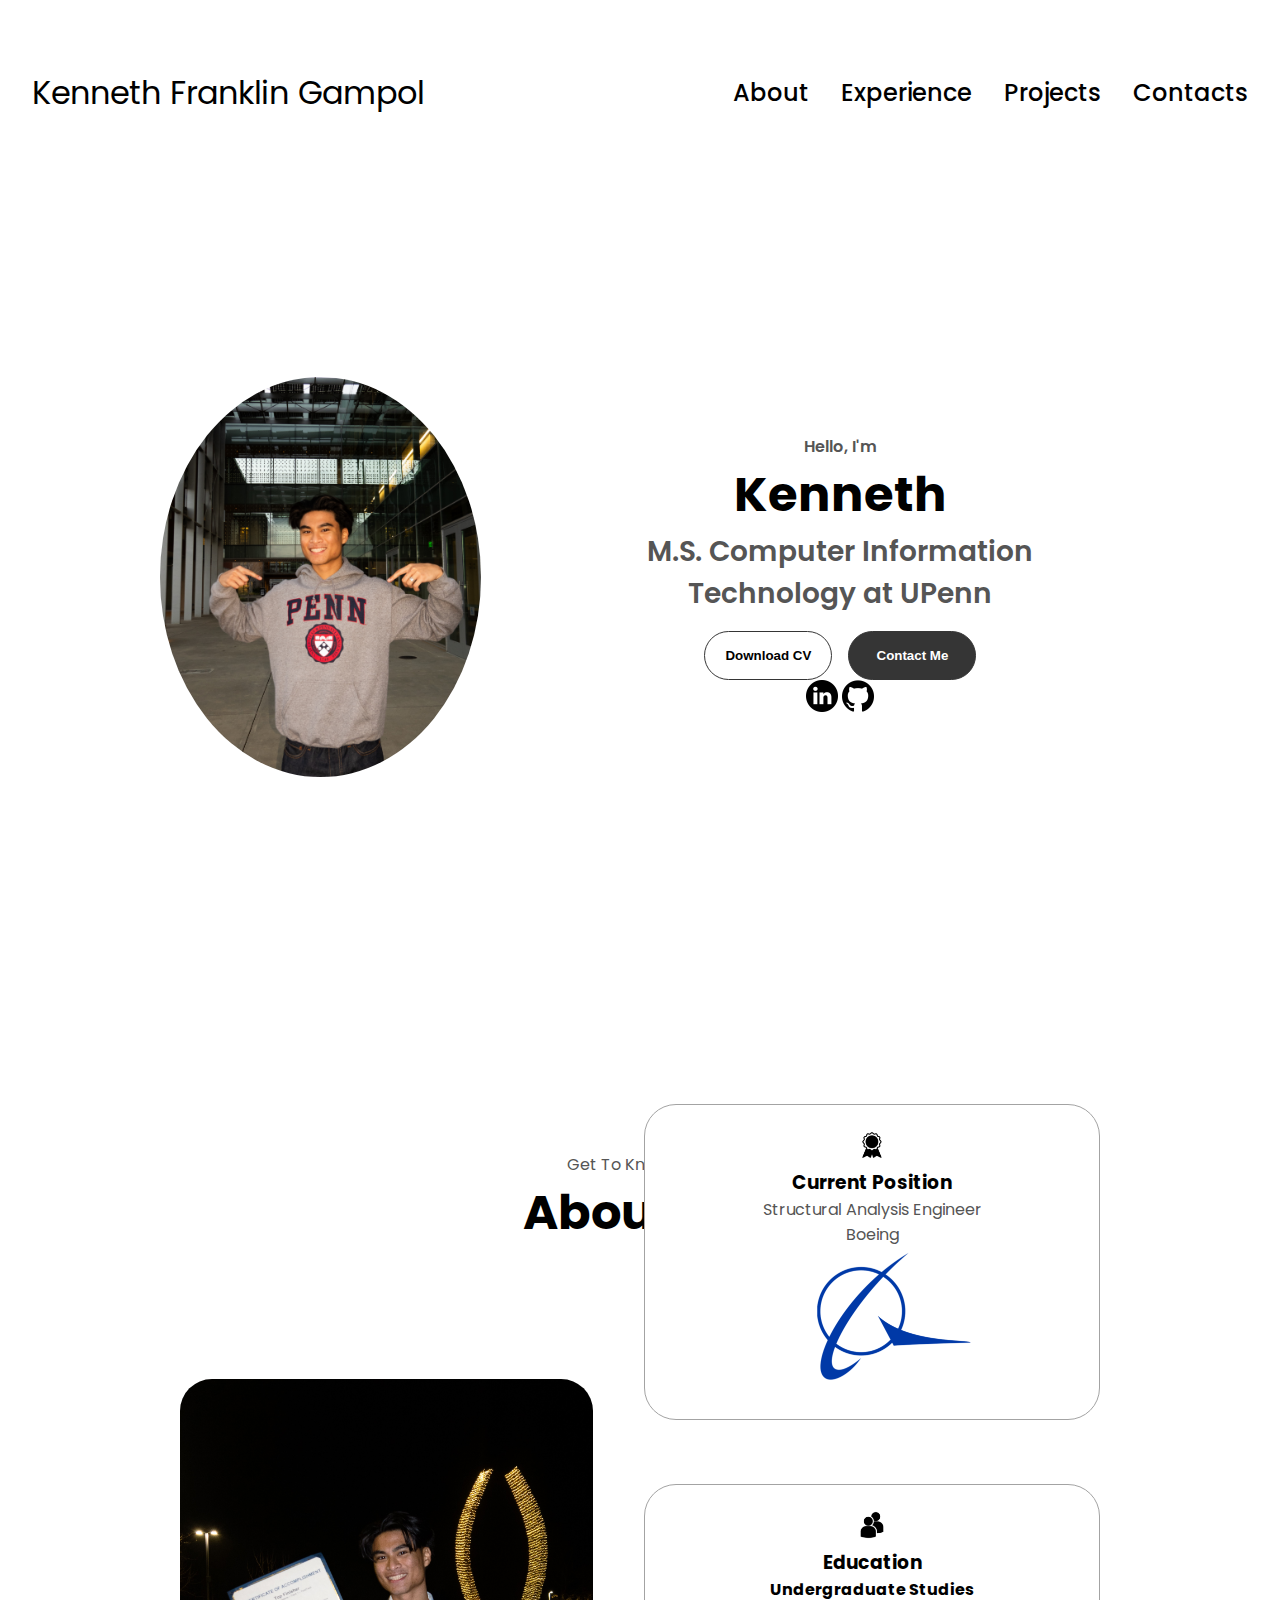
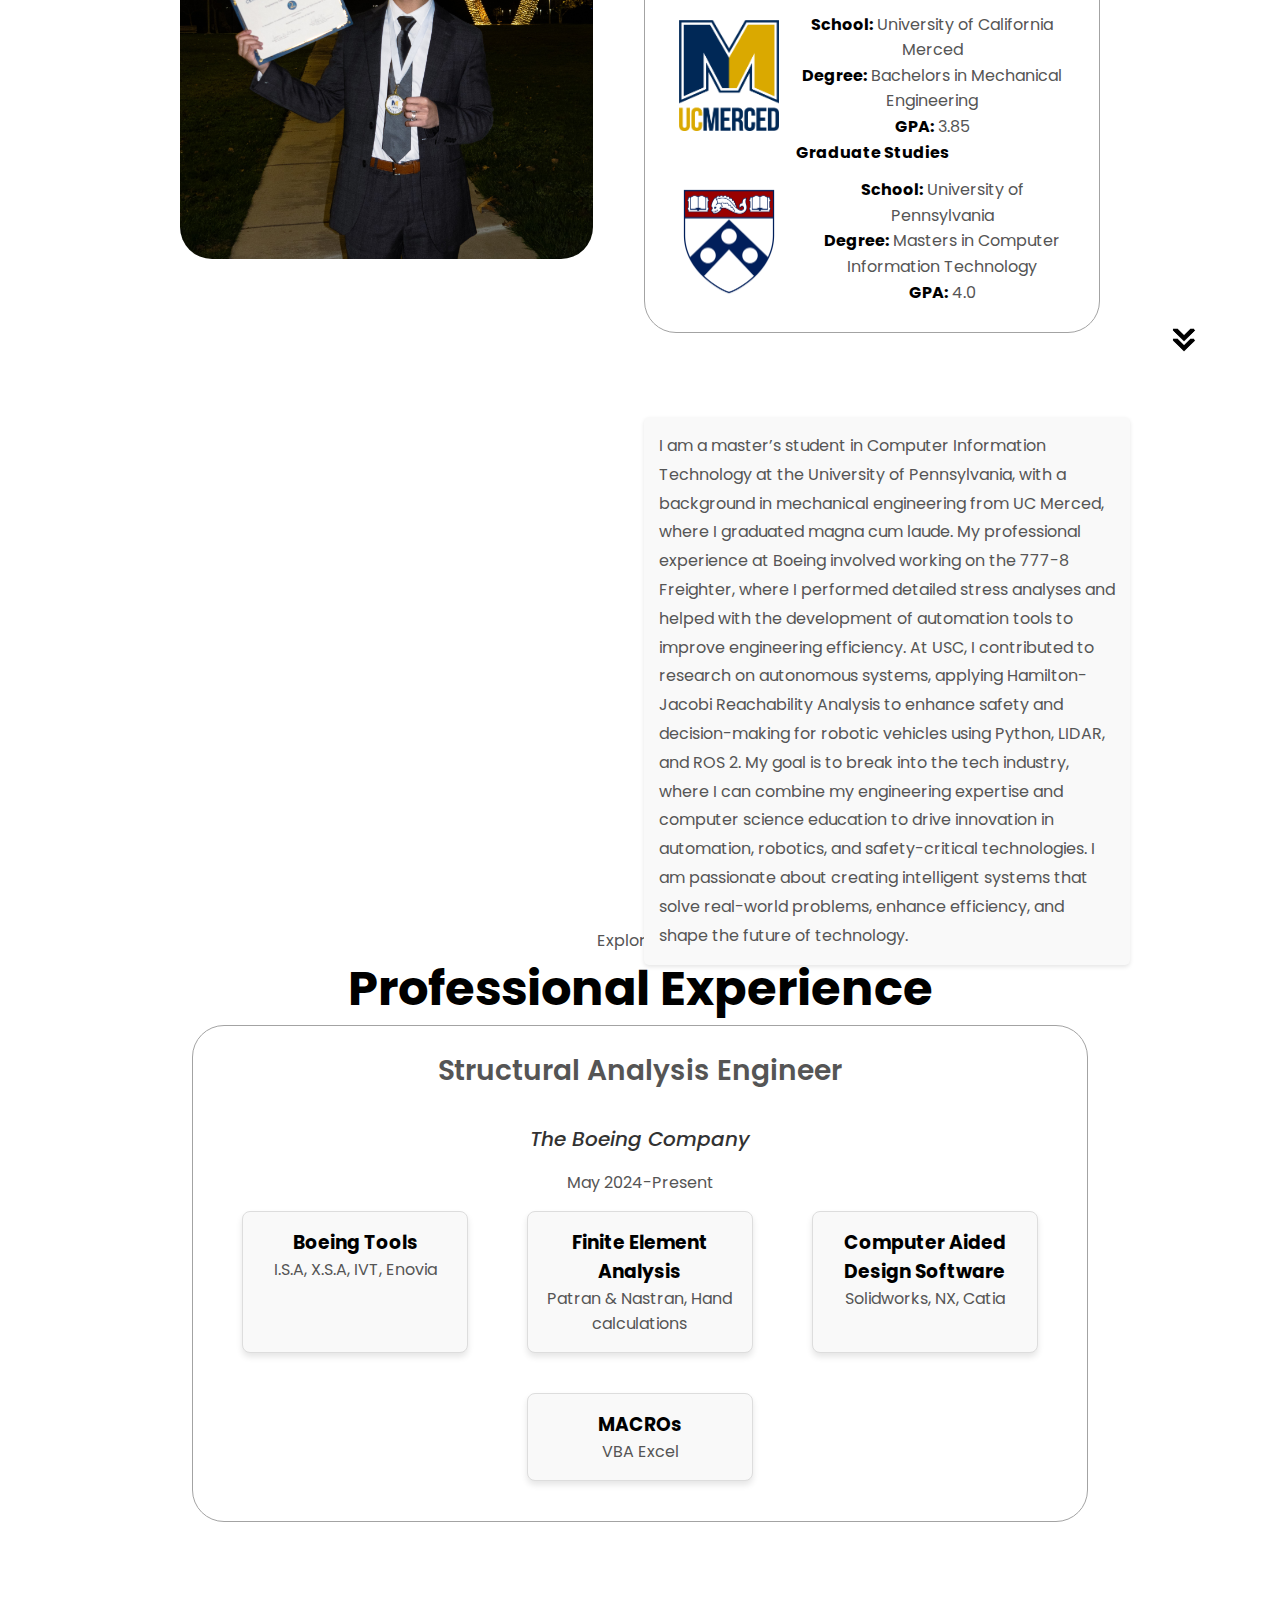
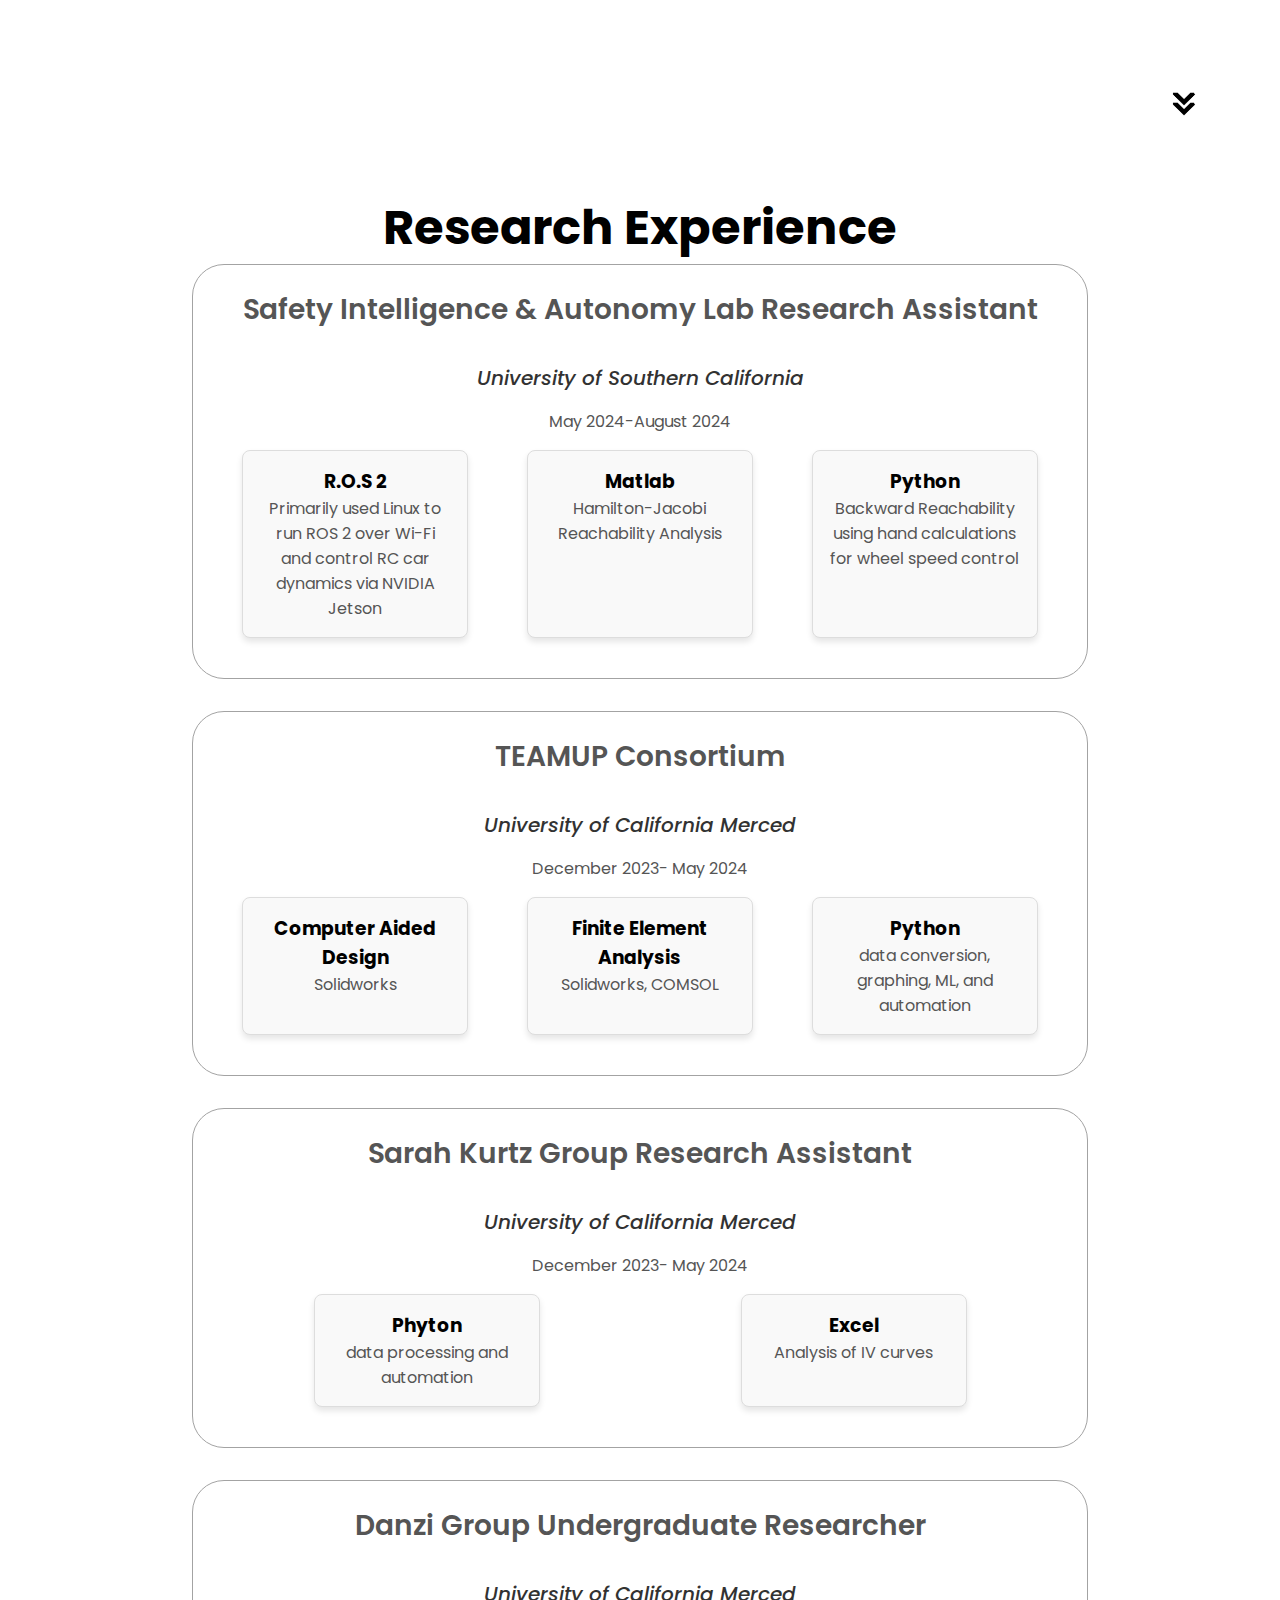
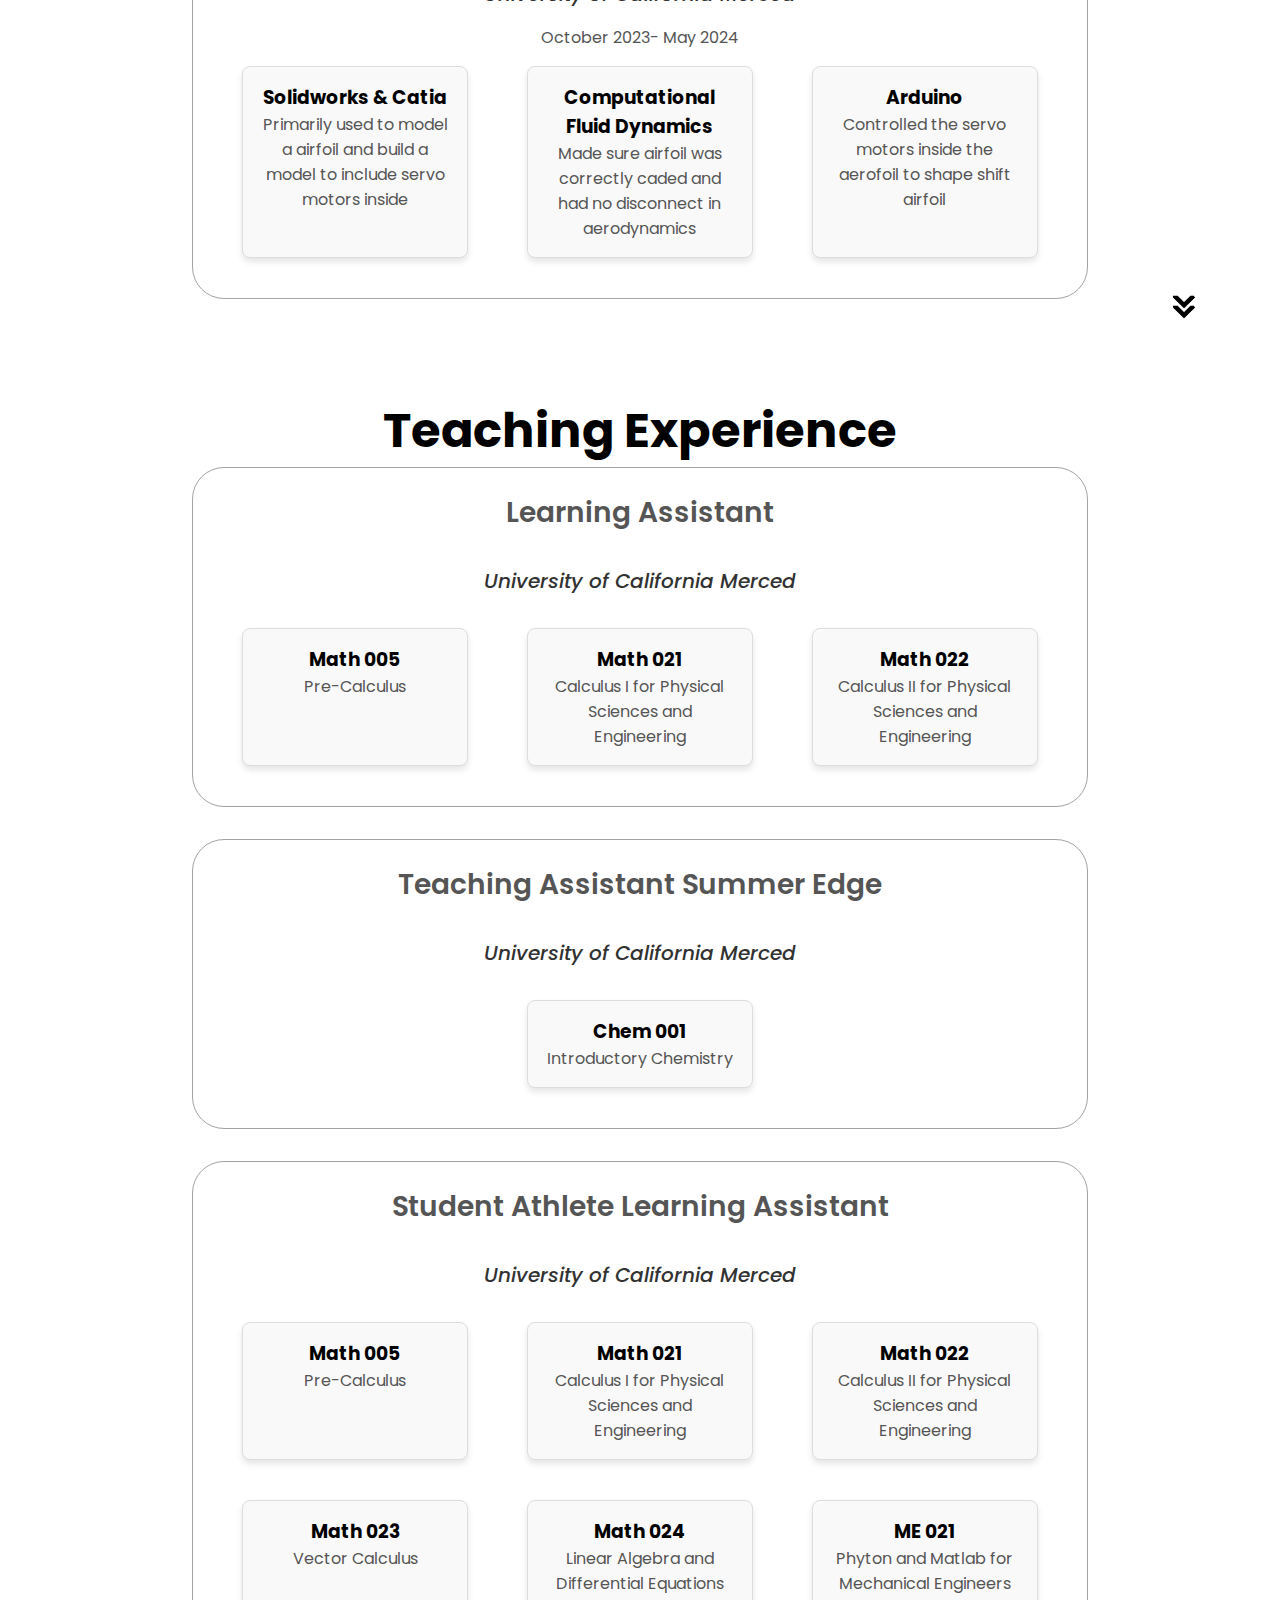
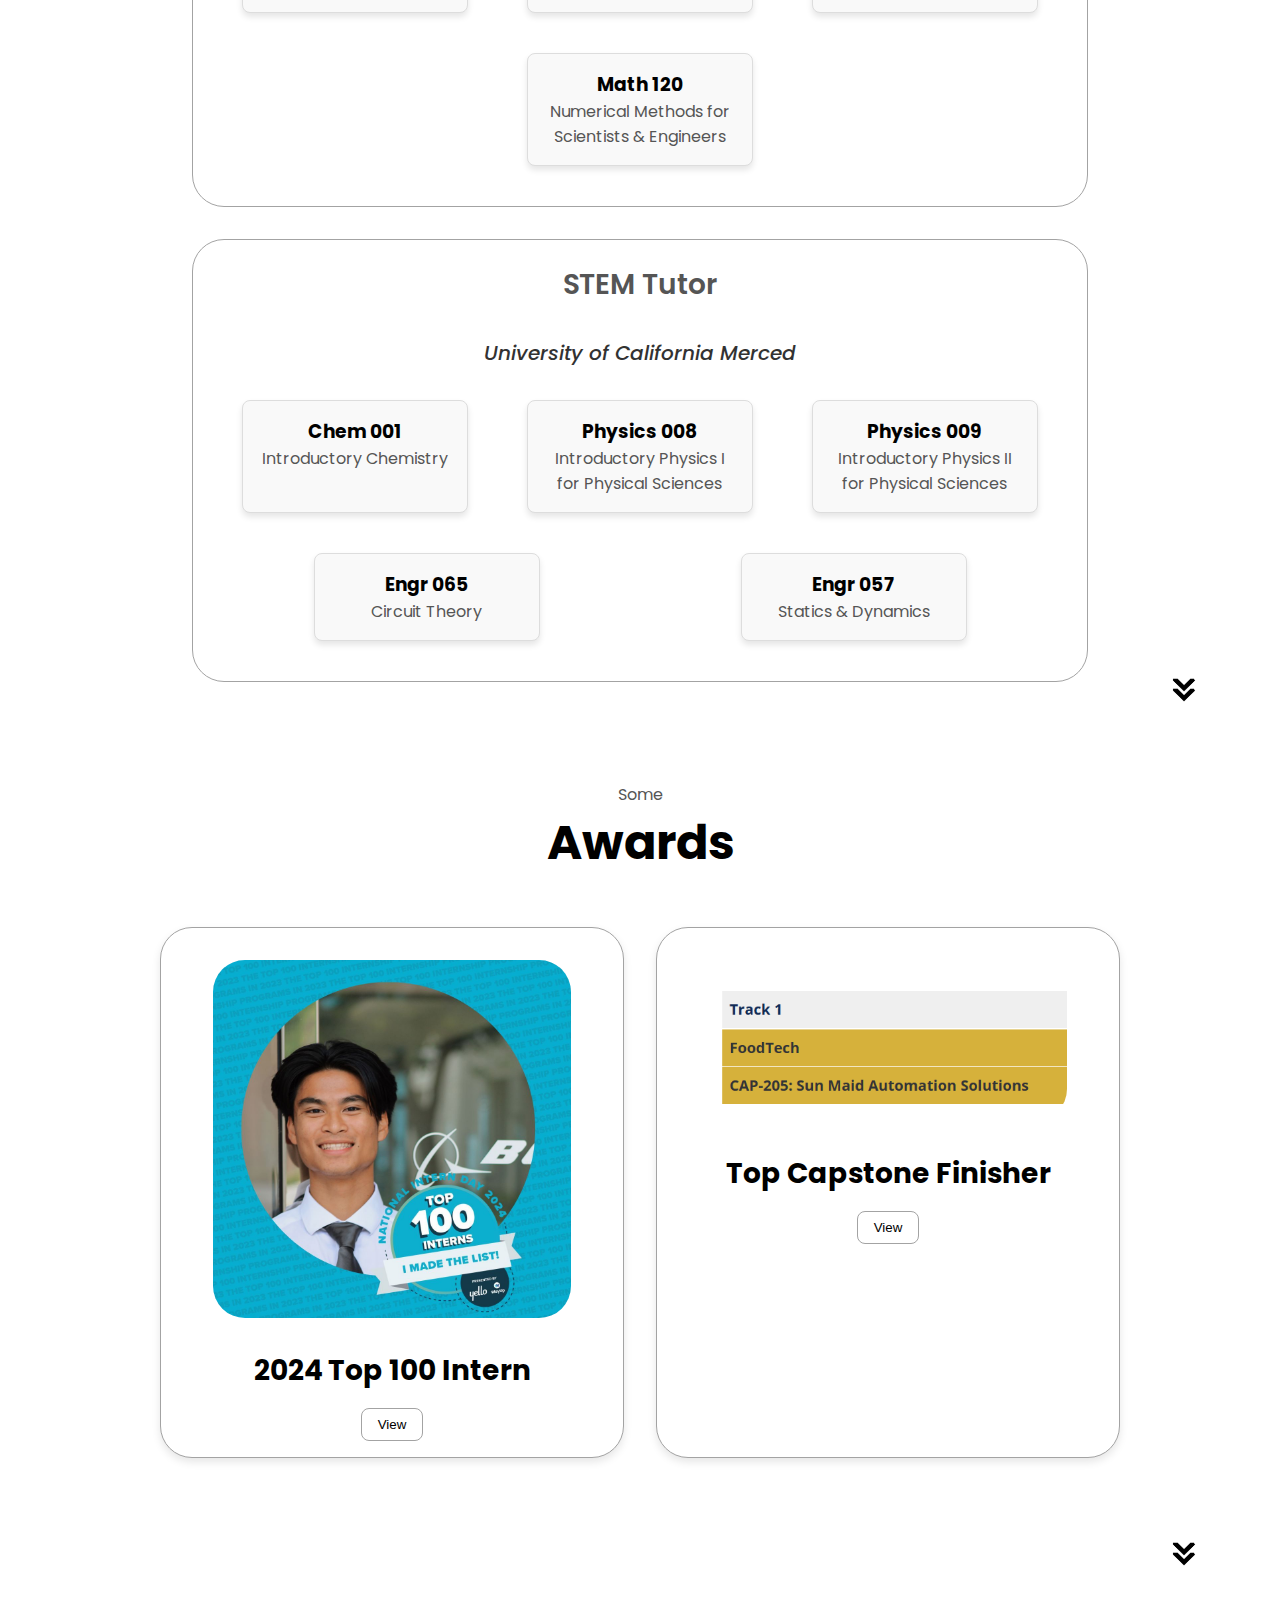
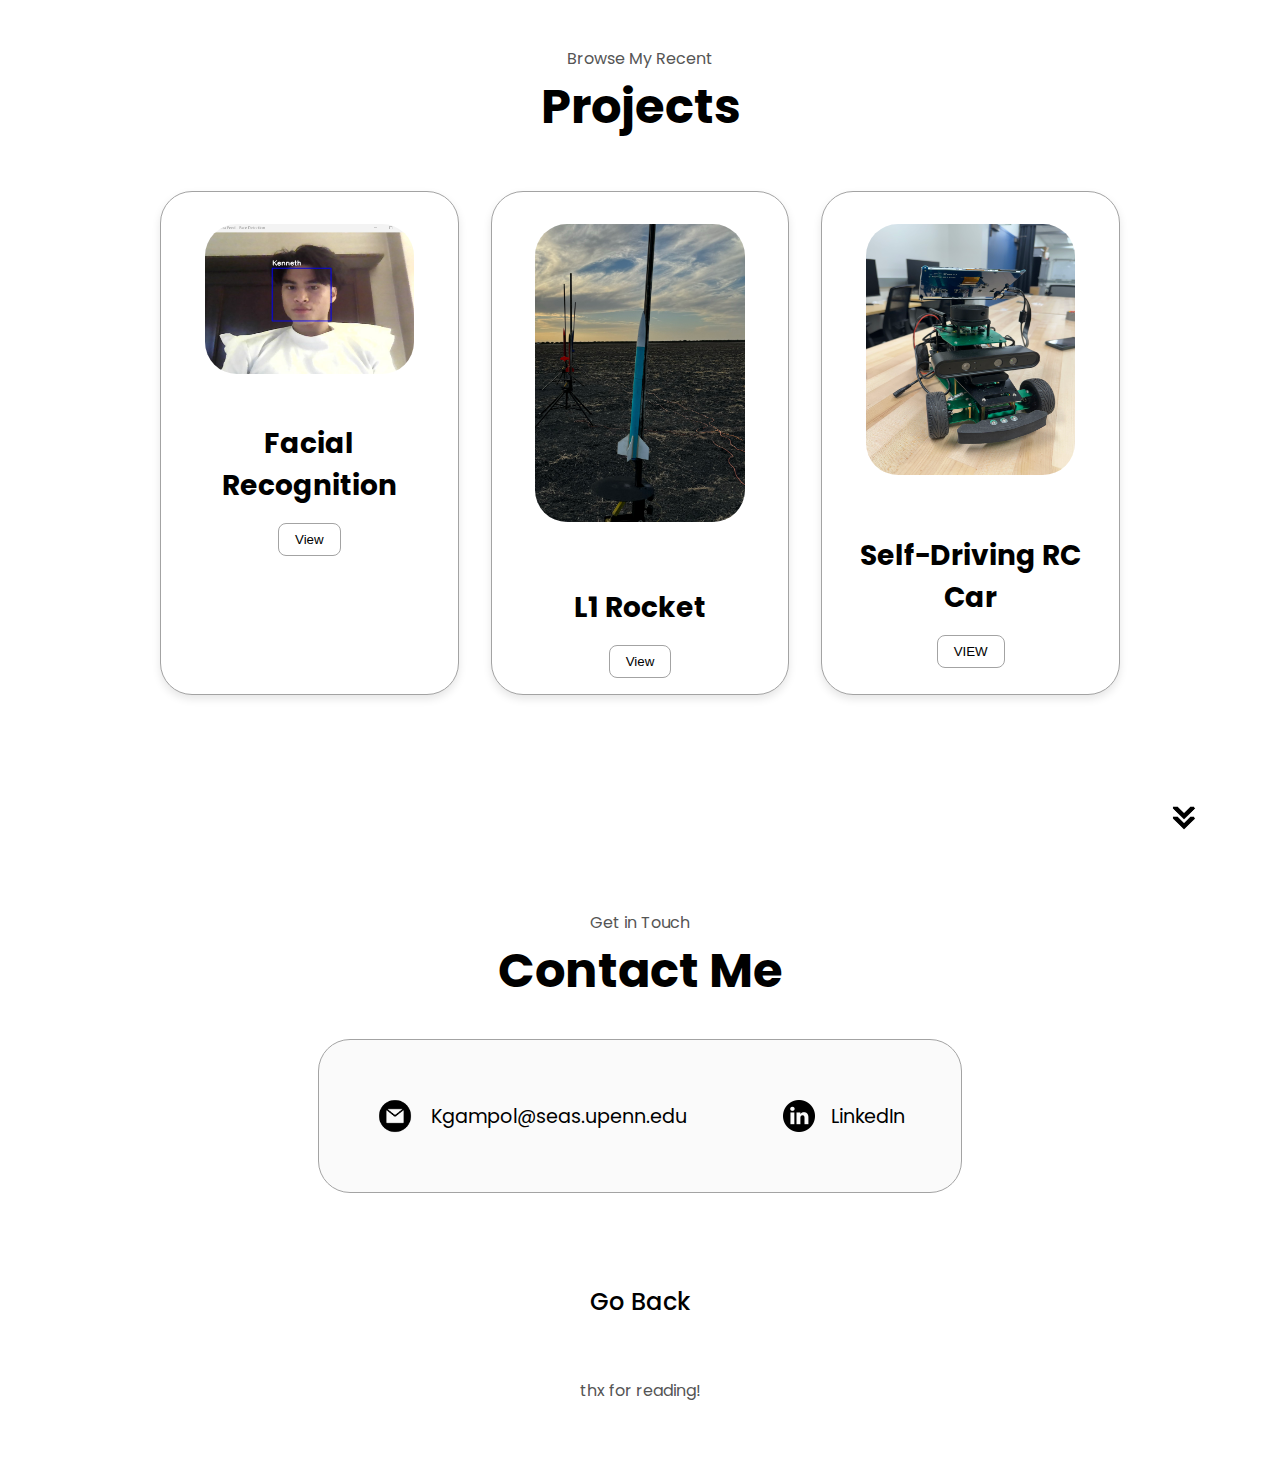
==== commit 984ea451: "Update index.html" ====
--- a/index.html
+++ b/index.html
@@ -58,7 +58,7 @@
             <div class="btn-container">
                 <button 
                     class=" btn btn-color-2" 
-                    onclick="window.open('./assets/MyCv.pdf')"
+                    onclick="window.open('./assets/MyCV.pdf')"
                     >Download CV
                 </button>
                 <button 
@@ -107,7 +107,7 @@
                                 <p>
                                     <strong>School:</strong> University of California Merced <br>
                                     <strong>Degree:</strong> Bachelors in Mechanical Engineering <br>
-                                    <strong>GPA:</strong> 3.8
+                                    <strong>GPA:</strong> 3.85
                                 </p>
                             </div>
                         </div>
@@ -519,4 +519,4 @@
 </footer>
     <script src="script.js"></script>
 </body>
-</html>+</html>
